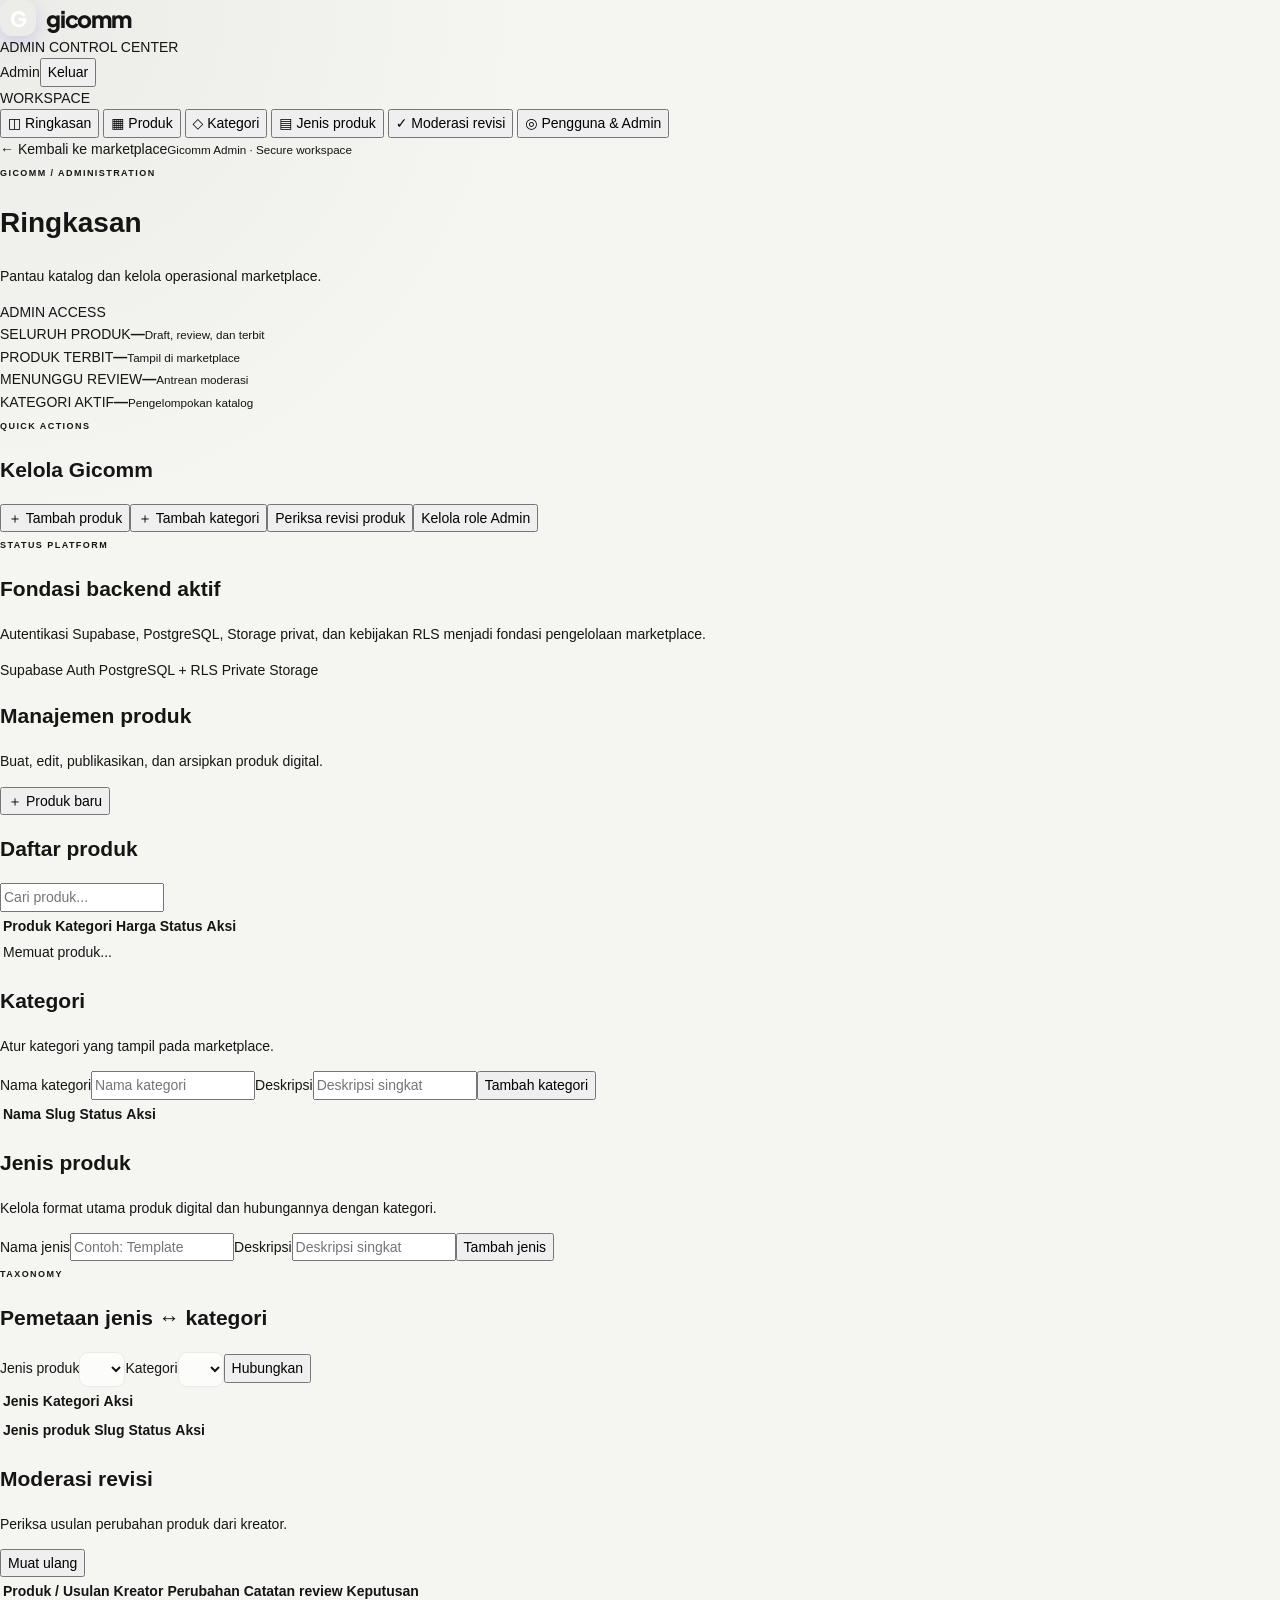
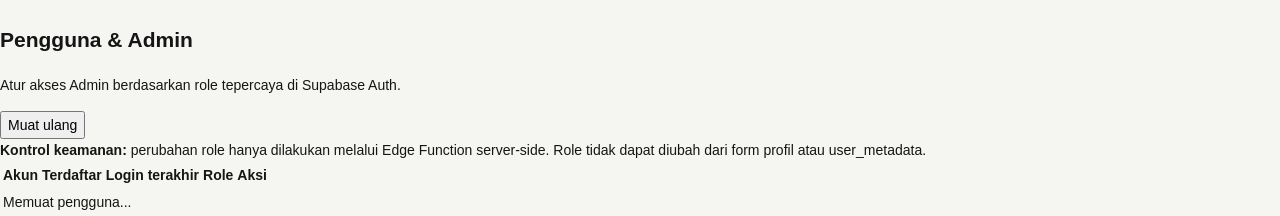
==== admin.html @ e51b9be0 "feat(admin): add Gicomm admin control center interface" ====
<!doctype html>
<html lang="id">
<head>
  <meta charset="utf-8">
  <meta name="viewport" content="width=device-width,initial-scale=1">
  <meta name="theme-color" content="#f7f7fb">
  <title>Gicomm Admin Control Center</title>
  <link rel="preconnect" href="https://fonts.googleapis.com">
  <link rel="preconnect" href="https://fonts.gstatic.com" crossorigin>
  <link href="https://fonts.googleapis.com/css2?family=DM+Sans:wght@400;500;600;700;800&family=Plus+Jakarta+Sans:wght@600;700;800&display=swap" rel="stylesheet">
  <link href="css/style.css" rel="stylesheet">
</head>
<body class="admin-shell">
  <header class="admin-topbar">
    <a class="market-brand" href="index.html"><span class="market-brand-mark">G</span><span>gicomm</span></a>
    <div class="admin-topbar-center"><span class="admin-live-dot"></span> ADMIN CONTROL CENTER</div>
    <div class="admin-topbar-user"><span id="adminEmail">Admin</span><button id="adminLogout" type="button">Keluar</button></div>
  </header>
  <div class="admin-layout">
    <aside class="admin-sidebar">
      <div class="admin-side-label">WORKSPACE</div>
      <button class="admin-nav-item active" data-panel="overview"><span>◫</span> Ringkasan</button>
      <button class="admin-nav-item" data-panel="products"><span>▦</span> Produk</button>
      <button class="admin-nav-item" data-panel="categories"><span>◇</span> Kategori</button>
      <button class="admin-nav-item" data-panel="types"><span>▤</span> Jenis produk</button>
      <button class="admin-nav-item" data-panel="reviews"><span>✓</span> Moderasi revisi</button>
      <button class="admin-nav-item" data-panel="users"><span>◎</span> Pengguna & Admin</button>
      <div class="admin-sidebar-bottom"><a href="index.html">← Kembali ke marketplace</a><small>Gicomm Admin · Secure workspace</small></div>
    </aside>

    <main class="admin-main">
      <div class="admin-page-heading"><div><span class="market-kicker">GICOMM / ADMINISTRATION</span><h1 id="adminPageTitle">Ringkasan</h1><p id="adminPageSubtitle">Pantau katalog dan kelola operasional marketplace.</p></div><span class="admin-role-pill">ADMIN ACCESS</span></div>
      <div id="adminNotice" class="admin-notice" role="status" aria-live="polite" hidden></div>

      <section class="admin-panel active" id="panel-overview">
        <div class="admin-stat-grid">
          <article><span>SELURUH PRODUK</span><strong id="statProducts">—</strong><small>Draft, review, dan terbit</small></article>
          <article><span>PRODUK TERBIT</span><strong id="statPublished">—</strong><small>Tampil di marketplace</small></article>
          <article><span>MENUNGGU REVIEW</span><strong id="statPending">—</strong><small>Antrean moderasi</small></article>
          <article><span>KATEGORI AKTIF</span><strong id="statCategories">—</strong><small>Pengelompokan katalog</small></article>
        </div>
        <div class="admin-overview-grid">
          <article class="admin-card"><div class="admin-card-heading"><div><span class="market-kicker">QUICK ACTIONS</span><h2>Kelola Gicomm</h2></div></div><div class="admin-quick-actions"><button data-go="products">＋ Tambah produk</button><button data-go="categories">＋ Tambah kategori</button><button data-go="reviews">Periksa revisi produk</button><button data-go="users">Kelola role Admin</button></div></article>
          <article class="admin-card"><span class="market-kicker">STATUS PLATFORM</span><h2>Fondasi backend aktif</h2><p>Autentikasi Supabase, PostgreSQL, Storage privat, dan kebijakan RLS menjadi fondasi pengelolaan marketplace.</p><div class="admin-platform-status"><span><i></i> Supabase Auth</span><span><i></i> PostgreSQL + RLS</span><span><i></i> Private Storage</span></div></article>
        </div>
      </section>

      <section class="admin-panel" id="panel-products">
        <div class="admin-section-toolbar"><div><h2>Manajemen produk</h2><p>Buat, edit, publikasikan, dan arsipkan produk digital.</p></div><button class="admin-primary" id="newProduct">＋ Produk baru</button></div>
        <form id="productForm" class="admin-card admin-form" hidden>
          <div class="admin-card-heading"><div><span class="market-kicker">PRODUCT EDITOR</span><h2 id="productFormTitle">Tambah produk</h2></div><button class="admin-quiet" type="button" id="cancelProduct">Tutup</button></div>
          <input id="productId" type="hidden">
          <div class="admin-form-grid">
            <label>Nama produk<input id="productTitle" required minlength="3" maxlength="160" placeholder="Contoh: Paket ikon minimalis"></label>
            <label>Slug<input id="productSlug" required pattern="[a-z0-9]+(-[a-z0-9]+)*" placeholder="paket-ikon-minimalis"></label>
            <label>Jenis produk<select id="productType" required></select></label>
            <label>Kategori<select id="productCategory" required></select></label>
            <label>Harga (IDR)<input id="productPrice" type="number" min="0" step="1" value="0" required></label>
            <label>Status<select id="productStatus"><option value="draft">Draft</option><option value="published">Terbitkan</option><option value="archived">Arsipkan</option></select></label>
            <label class="admin-span-2">Deskripsi<textarea id="productDescription" rows="3" maxlength="10000" placeholder="Jelaskan isi, manfaat, dan format produk..."></textarea></label>
            <label>Gambar sampul <small>JPG, PNG, WebP, AVIF · Maks. 10 MB</small><input id="productCover" type="file" accept="image/jpeg,image/png,image/webp,image/avif"></label>
            <label>File digital utama <small>Format sesuai kebijakan Storage · Maks. 500 MB</small><input id="productFile" type="file" accept=".pdf,.epub,.zip,.7z,.mp4,.mp3,.apk,.exe"></label>
          </div>
          <div class="admin-form-actions"><button class="admin-primary" type="submit" id="saveProduct">Simpan produk</button><span id="productFormHint">Produk akan disimpan ke database Gicomm.</span></div>
        </form>
        <div class="admin-card"><div class="admin-table-heading"><h2>Daftar produk</h2><input id="productFilter" type="search" placeholder="Cari produk..."></div><div class="admin-table-wrap"><table class="admin-table"><thead><tr><th>Produk</th><th>Kategori</th><th>Harga</th><th>Status</th><th>Aksi</th></tr></thead><tbody id="productRows"><tr><td colspan="5">Memuat produk...</td></tr></tbody></table></div></div>
      </section>

      <section class="admin-panel" id="panel-categories">
        <div class="admin-section-toolbar"><div><h2>Kategori</h2><p>Atur kategori yang tampil pada marketplace.</p></div></div>
        <form id="categoryForm" class="admin-card admin-inline-form"><label>Nama kategori<input id="categoryName" required minlength="2" maxlength="80" placeholder="Nama kategori"></label><label>Deskripsi<input id="categoryDescription" maxlength="300" placeholder="Deskripsi singkat"></label><button class="admin-primary" type="submit">Tambah kategori</button></form>
        <div class="admin-card"><div class="admin-table-wrap"><table class="admin-table"><thead><tr><th>Nama</th><th>Slug</th><th>Status</th><th>Aksi</th></tr></thead><tbody id="categoryRows"></tbody></table></div></div>
      </section>

      <section class="admin-panel" id="panel-types">
        <div class="admin-section-toolbar"><div><h2>Jenis produk</h2><p>Kelola format utama produk digital dan hubungannya dengan kategori.</p></div></div>
        <form id="typeForm" class="admin-card admin-inline-form"><label>Nama jenis<input id="typeName" required minlength="2" maxlength="80" placeholder="Contoh: Template"></label><label>Deskripsi<input id="typeDescription" maxlength="300" placeholder="Deskripsi singkat"></label><button class="admin-primary" type="submit">Tambah jenis</button></form>
        <div class="admin-card"><div class="admin-card-heading"><div><span class="market-kicker">TAXONOMY</span><h2>Pemetaan jenis ↔ kategori</h2></div></div><form id="mappingForm" class="admin-inline-form"><label>Jenis produk<select id="mappingType"></select></label><label>Kategori<select id="mappingCategory"></select></label><button class="admin-primary" type="submit">Hubungkan</button></form><div class="admin-table-wrap"><table class="admin-table"><thead><tr><th>Jenis</th><th>Kategori</th><th>Aksi</th></tr></thead><tbody id="mappingRows"></tbody></table></div></div>
        <div class="admin-card"><div class="admin-table-wrap"><table class="admin-table"><thead><tr><th>Jenis produk</th><th>Slug</th><th>Status</th><th>Aksi</th></tr></thead><tbody id="typeRows"></tbody></table></div></div>
      </section>

      <section class="admin-panel" id="panel-reviews">
        <div class="admin-section-toolbar"><div><h2>Moderasi revisi</h2><p>Periksa usulan perubahan produk dari kreator.</p></div><button class="admin-secondary" id="refreshReviews">Muat ulang</button></div>
        <div class="admin-card"><div class="admin-table-wrap"><table class="admin-table"><thead><tr><th>Produk / Usulan</th><th>Kreator</th><th>Perubahan</th><th>Catatan review</th><th>Keputusan</th></tr></thead><tbody id="reviewRows"></tbody></table></div></div>
      </section>

      <section class="admin-panel" id="panel-users">
        <div class="admin-section-toolbar"><div><h2>Pengguna & Admin</h2><p>Atur akses Admin berdasarkan role tepercaya di Supabase Auth.</p></div><button class="admin-secondary" id="refreshUsers">Muat ulang</button></div>
        <div class="admin-security-note"><strong>Kontrol keamanan:</strong> perubahan role hanya dilakukan melalui Edge Function server-side. Role tidak dapat diubah dari form profil atau user_metadata.</div>
        <div class="admin-card"><div class="admin-table-wrap"><table class="admin-table"><thead><tr><th>Akun</th><th>Terdaftar</th><th>Login terakhir</th><th>Role</th><th>Aksi</th></tr></thead><tbody id="userRows"><tr><td colspan="5">Memuat pengguna...</td></tr></tbody></table></div></div>
      </section>
    </main>
  </div>
  <div class="admin-toast" id="adminToast" role="status" aria-live="polite"></div>
  <script type="module" src="js/pages/admin.js"></script>
</body>
</html>
---- css/style.css ----
* {
  box-sizing:border-box;
}
html {
  scroll-behavior:smooth;
}
:root {
  --bg:#f5f5f2;
  --surface:rgba(255,255,255,.7);
  --surface-solid:#fff;
  --band:#f0f0eb;
  --text:#151515;
  --muted:#64625d;
  --line:rgba(21,21,21,.08);
  --strong:#c7c5be;
  --accent:#111111;
  --accent-soft:#ece8df;
  --primary:linear-gradient(135deg,#111111 0%,#454545 100%);
  --max:1180px;
  --shadow:0 24px 70px rgba(20,20,16,.08);
}
body {
  margin:0;
  background:
    radial-gradient(circle at top left, rgba(0,0,0,.04), transparent 24%),
    var(--bg);
  color:var(--text);
  font:14px/1.6 Helvetica,"Helvetica Neue",system-ui,sans-serif;
  -webkit-font-smoothing:antialiased;
}
body.dark {
  --bg:#0e0e0d;
  --surface:rgba(24,24,23,.7);
  --surface-solid:#181817;
  --band:#121211;
  --text:#f3f1eb;
  --muted:#b0afa7;
  --line:rgba(255,255,255,.08);
  --strong:#4d4d49;
  --accent:#f3f1eb;
  --accent-soft:#1d1d1a;
  --primary:linear-gradient(135deg,#f3f1eb 0%,#d7d2c6 100%);
  --shadow:0 28px 75px rgba(0,0,0,.45);
}
a {
  text-decoration:none;
  color:inherit;
}
button,input,select {
  font:inherit;
}
button {
  cursor:pointer;
}
.header,.dash-header {
  height:74px;
  max-width:var(--max);
  margin:auto;
  padding:0 28px;
  display:flex;
  align-items:center;
  justify-content:space-between;
  position:sticky;
  top:0;
  z-index:20;
  background:color-mix(in srgb,var(--bg) 80%,transparent);
  backdrop-filter:blur(18px);
  border-bottom:1px solid var(--line);
}
.brand {
  display:flex;
  align-items:center;
  gap:10px;
  font:800 19px 'Helvetica Neue',Helvetica,sans-serif;
  letter-spacing:-.02em;
  font-weight:900;
}
.brand-mark {
  width:32px;
  height:32px;
  border:1.3px solid var(--text);
  border-radius:10px;
  display:grid;
  place-items:center;
  font:900 14px Helvetica,sans-serif;
  background:linear-gradient(135deg,var(--surface-solid),var(--accent-soft));
  box-shadow:inset 0 1px 0 rgba(255,255,255,.35);
  letter-spacing:-.5px;
}
.header nav {
  display:flex;
  gap:28px;
  color:var(--muted);
  font-size:13px;
}
.header nav a:hover,.header nav .active {
  color:var(--text);
}
.actions {
  display:flex;
  align-items:center;
  gap:8px;
}
.actions>a:first-child {
  font-size:11px;
  color:var(--muted);
  margin-right:10px;
}
.round,.avatar {
  width:38px;
  height:38px;
  border:1px solid var(--line);
  background:var(--surface);
  color:var(--text);
  border-radius:50%;
}
.theme-toggle {
  display:grid;
  place-items:center;
  font-size:15px;
  background:var(--surface-solid);
}
.avatar {
  display:grid;
  place-items:center;
  font-size:10px;
  font-weight:700;
}
.cart {
  position:relative;
}
.cart b {
  position:absolute;
  right:-2px;
  top:-2px;
  background:var(--text);
  color:var(--bg);
  font-size:8px;
  border-radius:99px;
  padding:1px 4px;
}
.signin {
  font-size:12px;
  color:var(--muted);
  margin:0 5px;
}
.hero {
  max-width:var(--max);
  margin:auto;
  min-height:640px;
  padding:110px 28px 95px;
  display:grid;
  grid-template-columns:1.2fr .8fr;
  gap:60px;
  align-items:center;
}
.eyebrow {
  margin:0 0 13px;
  color:var(--muted);
  font-size:10px;
  letter-spacing:.18em;
  font-weight:700;
}
.hero h1,.head h2,.sell h2,.auth-card h1,.dash-title h1 {
  font-family:"Times New Roman",Times,serif;
  font-weight:700;
  letter-spacing:-.03em;
  line-height:1.15;
}
.hero h1 {
  font-size:clamp(48px,7vw,78px);
  line-height:1.1;
  margin:0 0 26px;
}
.hero h1 em {
  font-style:italic;
  font-weight:700;
}
.lead {
  max-width:600px;
  color:var(--muted);
  font-size:16px;
  line-height:1.75;
  margin:0 0 30px;
}
.searchbox {
  height:58px;
  max-width:650px;
  display:flex;
  align-items:center;
  gap:8px;
  padding:6px 7px 6px 17px;
  background:var(--surface);
  border:1px solid var(--line);
  border-radius:14px;
  box-shadow:var(--shadow);
}
.searchbox>span {
  font-size:23px;
  color:var(--muted);
}
.searchbox input {
  min-width:0;
  flex:1;
  border:0;
  outline:0;
  background:none;
  color:var(--text);
  font-size:14px;
}
.searchbox button,.primary {
  border:0;
  background:var(--primary);
  color:var(--bg);
  padding:11px 16px;
  border-radius:10px;
  font-size:11px;
  font-weight:600;
}
.suggestions {
  display:flex;
  gap:7px;
  align-items:center;
  flex-wrap:wrap;
  margin-top:12px;
  color:var(--muted);
  font-size:10px;
}
.suggestions button,.chips button {
  border:1px solid var(--line);
  background:rgba(255,255,255,.15);
  color:var(--muted);
  padding:7px 11px;
  border-radius:999px;
  font-size:10px;
}
.suggestions button:hover,.chips button.selected {
  border-color:var(--strong);
  color:var(--text);
  background:var(--surface);
}
.hero-side {
  height:360px;
  display:grid;
  place-items:center;
  position:relative;
}
.hero-side:before {
  content:"";
  position:absolute;
  width:340px;
  height:340px;
  border-radius:50%;
  background:radial-gradient(circle, rgba(125,125,125,.15), transparent 65%);
  filter:blur(12px);
}
.hero-note {
  position:relative;
  width:280px;
  padding:28px;
  background:linear-gradient(135deg,var(--surface-solid),var(--band));
  border:1px solid var(--line);
  border-radius:22px;
  box-shadow:var(--shadow);
  transform:rotate(-2deg);
}
.hero-note small,.sell small {
  display:block;
  color:var(--muted);
  font-size:9px;
  letter-spacing:.15em;
  margin-bottom:25px;
}
.hero-note strong {
  font:700 26px/1.15 "Times New Roman",Times,serif;
  display:block;
}
.hero-note span {
  display:block;
  color:var(--muted);
  font-size:10px;
  margin-top:18px;
}
.section {
  max-width:var(--max);
  margin:auto;
  padding:88px 28px;
}
.band {
  max-width:none;
  padding-left:max(28px,calc((100vw - var(--max))/2 + 28px));
  padding-right:max(28px,calc((100vw - var(--max))/2 + 28px));
  background:var(--band);
  border-block:1px solid var(--line);
}
.head {
  display:flex;
  justify-content:space-between;
  align-items:end;
  gap:20px;
  margin-bottom:28px;
}
.head h2 {
  font-size:38px;
  margin:0 0 2px;
}
.muted {
  margin:0;
  color:var(--muted);
  font-size:11px;
}
.toolbar {
  display:flex;
  gap:7px;
}
.secondary,select {
  border:1px solid var(--line);
  background:var(--surface);
  color:var(--text);
  border-radius:9px;
  padding:10px 12px;
  font-size:10px;
}
.filters {
  display:none;
  grid-template-columns:1fr 1fr 1fr;
  gap:20px;
  border:1px solid var(--line);
  background:var(--surface);
  padding:18px;
  border-radius:14px;
  margin:-10px 0 18px;
}
.filters.open {
  display:grid;
}
.filters label {
  display:block;
  font-size:10px;
  font-weight:700;
  margin-bottom:8px;
}
.chips {
  display:flex;
  gap:6px;
  flex-wrap:wrap;
}
.grid {
  display:grid;
  grid-template-columns:repeat(4,1fr);
  gap:14px;
}
.product {
  border:1px solid var(--line);
  border-radius:17px;
  background:var(--surface);
  overflow:hidden;
  transition:.24s;
}
.product:hover {
  transform:translateY(-4px);
  border-color:var(--strong);
  box-shadow:var(--shadow);
}
.art {
  height:174px;
  display:grid;
  place-items:center;
  position:relative;
  background:linear-gradient(135deg,var(--band),var(--surface));
  border-bottom:1px solid var(--line);
}
.art:before {
  content:"";
  width:112px;
  height:112px;
  border:1px solid color-mix(in srgb,var(--text) 15%,transparent);
  border-radius:33%;
  transform:rotate(22deg);
}
.art span {
  position:absolute;
  font-size:10px;
  color:var(--muted);
  letter-spacing:.15em;
}
.info {
  padding:17px;
}
.info>b {
  font-size:13px;
}
.info p {
  font-size:10px;
  color:var(--muted);
  margin:4px 0 13px;
}
.meta {
  display:flex;
  justify-content:space-between;
  font-size:10px;
}
.product-actions {
  display:flex;
  gap:6px;
  margin-top:14px;
}
.product-actions>* {
  flex:1;
}
.icon {
  border:1px solid var(--line);
  background:none;
  color:var(--text);
  border-radius:9px;
  padding:8px;
}
.icon.saved {
  background:var(--band);
}
.empty {
  text-align:center;
  padding:60px 20px;
  border:1px dashed var(--line);
  border-radius:16px;
}
.empty h3 {
  font:700 24px "Times New Roman",Times,serif;
  margin:0 0 6px;
}
.cat-grid {
  display:grid;
  grid-template-columns:repeat(4,1fr);
  gap:14px;
}
.cat-grid button {
  display:grid;
  grid-template-columns:42px 1fr;
  gap:14px;
  align-items:center;
  text-align:left;
  padding:18px;
  background:var(--surface);
  border:1px solid var(--line);
  border-radius:16px;
  color:var(--text);
}
.cat-grid button:hover {
  border-color:var(--strong);
}
.cat-grid span {
  width:42px;
  height:42px;
  border:1px solid var(--line);
  border-radius:12px;
  display:grid;
  place-items:center;
}
.cat-grid b {
  font-size:13px;
}
.cat-grid small {
  display:block;
  color:var(--muted);
  font-size:10px;
  margin-top:4px;
}
.sell {
  padding:35px;
  border:1px solid var(--line);
  border-radius:20px;
  background:var(--surface);
  display:flex;
  justify-content:space-between;
  align-items:center;
  gap:30px;
}
.sell h2 {
  font-size:34px;
  margin:0 0 6px;
}
.footer {
  max-width:var(--max);
  margin:auto;
  padding:30px 28px 40px;
  border-top:1px solid var(--line);
  display:flex;
  justify-content:space-between;
  color:var(--muted);
  font-size:10px;
}
.toast {
  position:fixed;
  left:50%;
  bottom:24px;
  transform:translate(-50%,15px);
  opacity:0;
  pointer-events:none;
  background:var(--text);
  color:var(--bg);
  padding:11px 15px;
  border-radius:10px;
  font-size:11px;
  transition:.25s;
  z-index:50;
}
.toast.show {
  opacity:1;
  transform:translate(-50%,0);
}
.backdrop {
  position:fixed;
  inset:0;
  background:rgba(0,0,0,.3);
  opacity:0;
  pointer-events:none;
  z-index:40;
  transition:.25s;
}
.backdrop.on {
  opacity:1;
  pointer-events:auto;
}
.drawer {
  position:fixed;
  right:0;
  top:0;
  height:100vh;
  width:min(390px,100vw);
  background:var(--surface);
  border-left:1px solid var(--line);
  z-index:41;
  transform:translateX(100%);
  transition:.3s;
  display:flex;
  flex-direction:column;
}
.drawer.on {
  transform:none;
}
.drawer-head {
  padding:24px;
  border-bottom:1px solid var(--line);
  display:flex;
  justify-content:space-between;
}
.drawer h3 {
  font:700 28px "Times New Roman",Times,serif;
  margin:0;
}
.close {
  border:0;
  background:none;
  color:var(--muted);
  font-size:24px;
}
.cart-items {
  flex:1;
  overflow:auto;
  padding:12px 24px;
}
.cart-item {
  display:grid;
  grid-template-columns:48px 1fr auto;
  gap:10px;
  align-items:center;
  padding:15px 0;
  border-bottom:1px solid var(--line);
}
.thumb {
  width:48px;
  height:48px;
  border:1px solid var(--line);
  border-radius:10px;
  display:grid;
  place-items:center;
  font-size:9px;
  color:var(--muted);
}
.cart-item b {
  font-size:11px;
}
.cart-item small {
  display:block;
  color:var(--muted);
  font-size:9px;
}
.cart-item button {
  border:0;
  background:none;
  color:var(--muted);
  font-size:9px;
}
.cart-foot {
  padding:20px 24px;
  border-top:1px solid var(--line);
}
.cart-foot>div {
  display:flex;
  justify-content:space-between;
  margin-bottom:14px;
}
.wide {
  width:100%;
  text-align:center;
}
.modal-wrap {
  position:fixed;
  inset:0;
  background:rgba(0,0,0,.34);
  display:none;
  place-items:center;
  z-index:45;
  padding:20px;
  backdrop-filter:blur(6px);
}
.modal-wrap.on {
  display:grid;
}
.modal {
  width:min(680px,100%);
  background:var(--surface);
  border:1px solid var(--line);
  border-radius:18px;
  box-shadow:var(--shadow);
  padding:25px;
  display:grid;
  grid-template-columns:1fr 1.1fr;
  gap:25px;
  position:relative;
}
.modal-art {
  min-height:280px;
  display:grid;
  place-items:center;
  background:var(--band);
  border:1px solid var(--line);
  border-radius:14px;
  color:var(--muted);
  font-size:11px;
}
.modal h3 {
  font:700 32px "Times New Roman",Times,serif;
  margin:0;
}
.modal .creator {
  font-size:10px;
  color:var(--muted);
}
.modal .price {
  font-size:22px;
  font-weight:700;
  margin:18px 0;
}
.modal .features {
  border-block:1px solid var(--line);
  padding:14px 0;
  margin:15px 0;
  font-size:10px;
  color:var(--muted);
}
.modal-close {
  position:absolute;
  right:13px;
  top:9px;
  border:0;
  background:none;
  color:var(--muted);
  font-size:23px;
}
.auth {
  min-height:100vh;
  display:grid;
  place-items:center;
}
.auth-shell {
  width:min(440px,100%);
  padding:25px;
}
.auth-shell>.brand {
  margin-bottom:28px;
}
.auth-card {
  background:var(--surface);
  border:1px solid var(--line);
  border-radius:20px;
  padding:27px;
  box-shadow:var(--shadow);
}
.auth-card h1 {
  font-size:37px;
  margin:0 0 6px;
}
.auth-card label {
  display:block;
  font-size:10px;
  font-weight:600;
  margin-top:16px;
}
.auth-card input {
  width:100%;
  margin-top:6px;
  padding:12px;
  border:1px solid var(--line);
  border-radius:10px;
  background:var(--bg);
  color:var(--text);
  outline:0;
}
.auth-row {
  display:flex;
  justify-content:space-between;
  color:var(--muted);
  font-size:10px;
  margin:14px 0;
}
.auth-row a {
  color:var(--muted);
}
.or {
  text-align:center;
  color:var(--muted);
  font-size:9px;
  margin:18px 0;
}
.social {
  display:grid;
  grid-template-columns:1fr 1fr;
  gap:8px;
}
.auth-bottom {
  text-align:center;
  color:var(--muted);
  font-size:10px;
}
.auth-note {
  text-align:center;
  color:var(--muted);
  font-size:9px;
}
.dash-page {
  max-width:1500px;
  margin:auto;
  padding:70px 32px 90px;
  width:100%;
}
.dash-title {
  display:flex;
  justify-content:space-between;
  align-items:end;
  gap:40px;
  margin-bottom:40px;
}
.dash-title h1 {
  font-size:52px;
  margin:0 0 8px;
}
.dash-content {
  min-width:0;
}
.dash-layout {
  display:grid;
  grid-template-columns:260px 1fr;
  gap:32px;
}
.dash-nav {
  display:flex;
  flex-direction:column;
  gap:6px;
  padding:14px;
  position:sticky;
  top:90px;
  height:fit-content;
  max-height:calc(100vh - 120px);
  overflow-y:auto;
}
.dash-nav button {
  border:0;
  background:none;
  color:var(--muted);
  border-radius:9px;
  padding:11px;
  text-align:left;
  font-size:11px;
}
.dash-nav button:hover,.dash-nav .active {
  background:var(--band);
  color:var(--text);
}
.dash-nav button:last-child {
  margin-top:16px;
}
.stats {
  display:grid;
  grid-template-columns:repeat(4,1fr);
  gap:10px;
  margin-bottom:14px;
}
.stats>div {
  padding:17px;
  border:1px solid var(--line);
  border-radius:14px;
  background:var(--surface);
}
.stats small,.stats span {
  display:block;
  color:var(--muted);
  font-size:9px;
}
.stats strong {
  display:block;
  font-size:24px;
  margin-top:6px;
}
.dash-cols {
  display:grid;
  grid-template-columns:2fr 1fr;
  gap:24px;
  width:100%;
}
.panel {
  padding:28px;
  border:1px solid var(--line);
  border-radius:18px;
  background:var(--surface);
}
.panel-head {
  display:flex;
  justify-content:space-between;
  gap:15px;
}
.panel-head h3 {
  margin:0;
  font-size:13px;
}
.activities>div {
  display:grid;
  grid-template-columns:8px 1fr auto;
  gap:10px;
  align-items:center;
  padding:14px 0;
  border-bottom:1px solid var(--line);
}
.activities>div:last-child {
  border-bottom:0;
}
.activities i {
  width:7px;
  height:7px;
  border-radius:50%;
  background:var(--text);
}
.activities b {
  font-size:11px;
}
.activities span {
  font-size:10px;
  color:var(--muted);
  margin-left:7px;
}
.activities time {
  font-size:9px;
  color:var(--muted);
}
.profile {
  display:flex;
  align-items:center;
  gap:10px;
  margin:19px 0 24px;
}
.big-avatar {
  width:45px;
  height:45px;
  border-radius:13px;
  background:var(--text);
  color:var(--bg);
  display:grid;
  place-items:center;
  font-size:11px;
  font-weight:700;
}
.profile b {
  display:block;
  font-size:12px;
}
.profile small {
  display:block;
  color:var(--muted);
  font-size:10px;
}
.progress>div:first-child {
  display:flex;
  justify-content:space-between;
  color:var(--muted);
  font-size:10px;
}
.line {
  height:6px;
  background:var(--band);
  border-radius:99px;
  overflow:hidden;
  margin:8px 0 18px;
}
.line i {
  display:block;
  width:94%;
  height:100%;
  background:var(--text);
}
.mini-grid {
  display:grid;
  grid-template-columns:repeat(3,1fr);
  gap:10px;
  margin-top:12px;
}
.mini-grid article {
  padding:15px;
  border:1px solid var(--line);
  border-radius:13px;
}
.mini-grid span {
  width:34px;
  height:34px;
  border:1px solid var(--line);
  display:grid;
  place-items:center;
  border-radius:10px;
  color:var(--muted);
  font-size:9px;
  margin-bottom:12px;
}
.mini-grid b {
  display:block;
  font-size:11px;
}
.mini-grid small {
  font-size:9px;
  color:var(--muted);
}
@media(max-width:900px) {
  .header nav {
    display:none;
  }
  .hero {
    grid-template-columns:1fr;
    padding-top:75px;
  }
  .hero-side {
    height:270px;
  }
  .grid {
    grid-template-columns:repeat(2,1fr);
  }
  .cat-grid {
    grid-template-columns:repeat(2,1fr);
  }
  .filters {
    grid-template-columns:1fr;
  }
  .dash-layout {
    grid-template-columns:1fr;
  }
  .dash-nav {
    display:grid;
    grid-template-columns:repeat(4,1fr);
  }
  .dash-nav button {
    text-align:center;
  }
  .dash-cols {
    grid-template-columns:1fr;
  }
  .stats {
    grid-template-columns:repeat(2,1fr);
  }
}
@media(max-width:620px) {
  .header,.dash-header {
    padding:0 17px;
  }
  .header nav,.signin {
    display:none;
  }
  .hero,.section {
    padding-left:17px;
    padding-right:17px;
  }
  .hero {
    padding-top:60px;
  }
  .hero h1 {
    font-size:44px;
  }
  .lead {
    font-size:14px;
  }
  .head {
    align-items:start;
  }
  .head h2 {
    font-size:30px;
  }
  .toolbar {
    flex-direction:column;
  }
  .grid,.cat-grid {
    grid-template-columns:1fr;
  }
  .sell {
    flex-direction:column;
    align-items:flex-start;
  }
  .sell h2 {
    font-size:29px;
  }
  .footer {
    margin-inline:17px;
    padding-inline:0;
    flex-wrap:wrap;
  }
  .modal {
    grid-template-columns:1fr;
  }
  .modal-art {
    min-height:180px;
  }
  .auth-shell {
    padding:18px;
  }
  .auth-card {
    padding:21px;
  }
  .auth-card h1 {
    font-size:33px;
  }
  .social {
    grid-template-columns:1fr;
  }
  .dash-page {
    padding:55px 17px;
  }
  .dash-title {
    flex-direction:column;
    align-items:flex-start;
  }
  .dash-title h1 {
    font-size:40px;
  }
  .dash-nav {
    grid-template-columns:repeat(3,1fr);
  }
  .mini-grid {
    grid-template-columns:1fr;
  }
  .dash-right>a {
    display:none;
  }
}

/* ================= GICOMM DIGITAL MARKETPLACE ================= */
.storefront{--market-bg:#f7f7fb;--market-card:#fff;--market-text:#191827;--market-muted:#77758a;--market-line:#e9e8f0;--market-purple:#6554d9;--market-purple-dark:#4838b8;--market-soft:#efedff;background:var(--market-bg);color:var(--market-text);font-family:"DM Sans",system-ui,sans-serif}
body.dark.storefront{--market-bg:#11111a;--market-card:#1b1b28;--market-text:#f6f4ff;--market-muted:#aaa7bf;--market-line:#333244;--market-purple:#a69aff;--market-purple-dark:#8e80f5;--market-soft:#29253e}
.storefront [hidden]{display:none!important}
.market-topline{height:30px;background:#211d3c;color:#eae7ff;text-align:center;font-size:10px;letter-spacing:.03em;padding:6px 15px}
.market-topline span{opacity:.7;margin-left:8px}
.market-header{max-width:1320px;margin:auto;min-height:78px;padding:12px 30px;display:flex;align-items:center;gap:34px}
.market-brand{display:inline-flex;align-items:center;gap:10px;font:800 23px "Plus Jakarta Sans",sans-serif;letter-spacing:-1.2px;white-space:nowrap}
.market-brand-mark{width:36px;height:36px;border-radius:12px;background:var(--market-purple);color:#fff;display:grid;place-items:center;font:800 21px "Plus Jakarta Sans",sans-serif;box-shadow:0 7px 18px #6554d933}
.market-search{height:46px;max-width:650px;flex:1;display:flex;align-items:center;gap:10px;border:1px solid var(--market-line);border-radius:13px;background:var(--market-card);padding:4px 5px 4px 14px}
.market-search>span{font-size:22px;color:var(--market-muted)}
.market-search input{flex:1;min-width:0;border:0;outline:0;background:transparent;color:var(--market-text);font:500 12px "DM Sans",sans-serif}
.market-search button,.market-hero-cta,.market-creator>a{border:0;border-radius:10px;background:var(--market-purple);color:white;padding:11px 20px;font-weight:700;font-size:11px;text-decoration:none}
.market-search button:hover,.market-hero-cta:hover,.market-creator>a:hover{background:var(--market-purple-dark)}
.market-actions{display:flex;align-items:center;gap:12px;margin-left:auto;white-space:nowrap}
.market-icon-button{width:38px;height:38px;border:1px solid var(--market-line);border-radius:11px;background:var(--market-card);color:var(--market-text)}
.market-login,.market-account{font-size:11px;font-weight:700;text-decoration:none}
.market-account{padding:10px 14px;border-radius:10px;background:var(--market-soft);color:var(--market-purple)}
.market-admin-link{font-size:10px;font-weight:800;color:var(--market-purple);text-decoration:none;border:1px solid var(--market-line);border-radius:9px;padding:9px 12px}
.market-nav{max-width:1320px;margin:auto;padding:0 30px 13px;display:flex;gap:30px;border-bottom:1px solid var(--market-line)}
.market-nav a{font-size:11px;color:var(--market-muted);font-weight:600;text-decoration:none;padding:5px 0}
.market-nav a.active,.market-nav a:hover{color:var(--market-purple)}
.market-hero{max-width:1260px;min-height:280px;margin:28px auto 0;border-radius:22px;overflow:hidden;background:linear-gradient(112deg,#272044 0%,#5141a5 57%,#8879ee 100%);color:white;padding:42px 58px;display:grid;grid-template-columns:1.1fr .9fr;align-items:center;position:relative}
.market-hero-copy{position:relative;z-index:2}
.market-kicker{font-size:9px;font-weight:800;letter-spacing:.16em;color:var(--market-purple);display:inline-flex;align-items:center;gap:8px}
.market-hero .market-kicker{color:#d5ceff}.market-kicker i{width:6px;height:6px;border-radius:50%;background:#a99dff;display:inline-block}
.market-hero h1{font:800 clamp(34px,4.4vw,54px)/1.08 "Plus Jakarta Sans",sans-serif;letter-spacing:-2.4px;margin:15px 0 12px}
.market-hero h1 em{font-style:normal;color:#c8c0ff}.market-hero p{font-size:12px;color:#e0dcf5;max-width:420px;line-height:1.8;margin:0 0 23px}
.market-hero-cta{display:inline-flex;align-items:center;gap:24px;background:#fff;color:#41358f;padding:12px 17px}
.market-hero-art{height:200px;position:relative;display:grid;place-items:center}
.hero-orbit{position:absolute;border:1px solid #ffffff2c;border-radius:50%;transform:rotate(-25deg)}.orbit-one{width:280px;height:150px}.orbit-two{width:210px;height:210px}
.hero-tile{position:absolute;box-shadow:0 20px 50px #17122e55;backdrop-filter:blur(10px)}
.tile-main{width:135px;height:150px;border:1px solid #ffffff70;border-radius:22px;background:linear-gradient(145deg,#ffffff36,#ffffff12);transform:rotate(8deg);display:flex;flex-direction:column;align-items:center;justify-content:center;gap:12px}
.tile-main span{width:54px;height:54px;border-radius:17px;background:#fff;color:#6554d9;display:grid;place-items:center;font:800 34px "Plus Jakarta Sans"}.tile-main b{font:700 13px/1.2 "Plus Jakarta Sans";text-align:center}
.tile-small{width:75px;height:68px;border-radius:15px;background:#ffffffec;color:#5749b3;display:grid;place-items:center;font-size:22px}.tile-small small{font-size:7px;letter-spacing:.14em;font-weight:800}
.tile-top{top:10px;right:24%;transform:rotate(-10deg)}.tile-bottom{bottom:7px;right:18%;transform:rotate(11deg)}
.hero-spark{position:absolute;color:#e6dfff;font-size:25px}.spark-one{left:17%;top:25px}.spark-two{right:10%;bottom:23px}
.market-category-section,.market-catalog,.market-creator{max-width:1260px;margin:0 auto;padding:43px 0}
.market-section-heading{display:flex;align-items:end;justify-content:space-between;gap:20px;margin-bottom:19px}
.market-section-heading h2{font:800 23px "Plus Jakarta Sans",sans-serif;letter-spacing:-.8px;margin:5px 0 0}
.market-heading-note,.market-section-heading p{font-size:10px;color:var(--market-muted);margin:6px 0 0}
.market-category-list{display:flex;gap:10px;flex-wrap:wrap}
.category-pill{border:1px solid var(--market-line);background:var(--market-card);color:var(--market-muted);border-radius:11px;padding:11px 16px;font-size:10px;font-weight:700}
.category-pill:hover,.category-pill.active{border-color:var(--market-purple);background:var(--market-soft);color:var(--market-purple)}
.market-catalog{padding-top:5px;padding-bottom:65px}.catalog-heading{margin-bottom:22px}
.catalog-controls select{border:1px solid var(--market-line);border-radius:10px;padding:10px 13px;background:var(--market-card);color:var(--market-text);font-size:10px}
.market-product-grid{display:grid;grid-template-columns:repeat(4,minmax(0,1fr));gap:16px}
.market-product-card{min-width:0;background:var(--market-card);border:1px solid var(--market-line);border-radius:15px;overflow:hidden;transition:transform .2s,border-color .2s,box-shadow .2s}
.market-product-card:hover{transform:translateY(-3px);border-color:#c9c1ff;box-shadow:0 14px 32px #30246b10}
.market-product-cover{height:170px;background:linear-gradient(135deg,var(--market-soft),#e8e4ff);display:grid;place-items:center;overflow:hidden}
body.dark .market-product-cover{background:linear-gradient(135deg,#2c2843,#252239)}
.market-product-cover img{width:100%;height:100%;object-fit:cover}.market-product-cover span{font:800 42px "Plus Jakarta Sans";color:#6554d944}
.market-product-info{padding:14px}.market-product-tags{display:flex;gap:6px;flex-wrap:wrap;margin-bottom:8px}
.market-product-tags span{font-size:8px;font-weight:700;color:var(--market-purple);background:var(--market-soft);padding:4px 7px;border-radius:5px}
.market-product-info h3{font:700 13px "Plus Jakarta Sans";margin:0 0 6px;overflow:hidden;text-overflow:ellipsis;white-space:nowrap}
.market-product-info p{font-size:10px;line-height:1.6;color:var(--market-muted);height:32px;overflow:hidden;margin:0 0 11px}
.market-product-bottom{display:flex;justify-content:space-between;align-items:center;gap:8px}.market-product-price{font-size:12px;font-weight:800}
.market-product-seller{display:block;color:var(--market-muted);font-size:9px;margin-top:8px}
.market-product-actions{display:flex;gap:6px}.market-product-actions button{border:1px solid var(--market-line);border-radius:8px;background:transparent;color:var(--market-text);padding:6px 9px;font-size:9px;font-weight:700}
.market-product-actions button:hover{background:var(--market-soft);color:var(--market-purple)}
.market-empty{border:1px dashed var(--market-line);border-radius:18px;background:var(--market-card);min-height:310px;display:flex;flex-direction:column;align-items:center;justify-content:center;text-align:center;padding:35px}
.empty-illustration{width:78px;height:78px;border-radius:25px;background:var(--market-soft);display:grid;place-items:center;position:relative;margin-bottom:18px}
.empty-illustration span{font:800 42px "Plus Jakarta Sans";color:var(--market-purple)}.empty-illustration i{position:absolute;right:-5px;top:-8px;color:#f3b64b;font-size:24px}
.market-empty h3{font:800 19px "Plus Jakarta Sans";margin:9px 0}.market-empty p{max-width:440px;color:var(--market-muted);font-size:11px;line-height:1.8;margin:0 0 15px}
.market-empty a,.market-empty button{border:0;background:none;color:var(--market-purple);font-size:10px;font-weight:800;text-decoration:none;cursor:pointer}
.market-empty button{padding:9px 14px;border-radius:8px;background:var(--market-soft)}
.market-creator{margin-bottom:55px;border-radius:18px;background:var(--market-soft);padding:28px 35px;display:flex;justify-content:space-between;align-items:center;gap:25px}
.market-creator h2{font:800 20px "Plus Jakarta Sans";margin:7px 0}.market-creator p{font-size:10px;color:var(--market-muted);margin:0}.market-creator>a{white-space:nowrap}
.market-footer{max-width:1260px;margin:auto;padding:23px 0 32px;border-top:1px solid var(--market-line);display:flex;align-items:center;justify-content:space-between;gap:18px}
.market-footer>.market-brand{font-size:17px}.market-footer .market-brand-mark{width:29px;height:29px;font-size:16px;border-radius:9px}
.market-footer>span,.market-footer>div a{font-size:9px;color:var(--market-muted)}.market-footer>div{display:flex;gap:18px}.market-footer>div a{text-decoration:none}
.market-toast{position:fixed;left:50%;bottom:24px;transform:translate(-50%,20px);opacity:0;pointer-events:none;background:#201c36;color:white;padding:12px 17px;border-radius:10px;font-size:11px;z-index:90;transition:.2s}
.market-toast.show{opacity:1;transform:translate(-50%,0)}
.market-modal-wrap{position:fixed;inset:0;z-index:80;display:grid;place-items:center;padding:20px}
.market-modal-backdrop{position:absolute;inset:0;background:#14122199;backdrop-filter:blur(5px)}
.market-modal{position:relative;z-index:1;width:min(720px,100%);background:var(--market-card);color:var(--market-text);border-radius:18px;padding:22px;display:grid;grid-template-columns:1fr 1fr;gap:22px;box-shadow:0 25px 90px #0003}
.market-modal-close{position:absolute;right:12px;top:8px;border:0;background:none;color:var(--market-muted);font-size:26px;cursor:pointer}
.market-modal-image{min-height:260px;background:var(--market-soft);border-radius:12px;overflow:hidden;display:grid;place-items:center}
.market-modal-image img{width:100%;height:100%;object-fit:cover}
.market-modal-content{padding:22px 10px 10px 0;display:flex;flex-direction:column;align-items:flex-start;gap:12px}
.market-modal-content h2{font:800 23px "Plus Jakarta Sans";margin:0}.market-modal-content p,.market-modal-content>span{font-size:11px;color:var(--market-muted);line-height:1.8}
.market-modal-content>strong{font-size:17px}.market-modal-content button{margin-top:auto;border:0;border-radius:9px;background:var(--market-purple);color:#fff;padding:11px 16px;font-weight:700;font-size:10px;cursor:pointer}
.sr-only{position:absolute;width:1px;height:1px;padding:0;margin:-1px;overflow:hidden;clip:rect(0,0,0,0);white-space:nowrap;border:0}
@media(max-width:1320px){.market-hero,.market-category-section,.market-catalog,.market-creator,.market-footer{margin-left:28px;margin-right:28px}}
@media(max-width:900px){.market-header{gap:18px;padding-inline:20px}.market-nav{padding-inline:20px}.market-hero{padding:35px}.market-product-grid{grid-template-columns:repeat(3,minmax(0,1fr))}.market-footer{flex-wrap:wrap}}
@media(max-width:640px){.market-topline{font-size:9px}.market-topline span{display:none}.market-header{min-height:auto;flex-wrap:wrap;padding:14px 16px;gap:12px}.market-brand{font-size:20px}.market-search{order:3;flex-basis:100%;max-width:none}.market-actions{gap:8px}.market-nav{padding:0 16px 11px;gap:20px;overflow:auto}.market-nav a{white-space:nowrap;font-size:10px}.market-hero{margin:18px 14px 0;padding:27px 23px;grid-template-columns:1fr;min-height:0}.market-hero h1{font-size:38px}.market-hero-art{height:145px;margin-top:5px}.tile-main{width:105px;height:116px}.tile-main span{width:42px;height:42px;font-size:27px}.market-category-section,.market-catalog{margin-inline:15px;padding-block:32px}.market-section-heading{align-items:flex-start}.market-section-heading h2{font-size:20px}.market-heading-note{display:none}.market-product-grid{grid-template-columns:repeat(2,minmax(0,1fr));gap:10px}.market-product-cover{height:125px}.market-product-info{padding:10px}.market-product-info h3{font-size:11px}.market-product-info p{font-size:9px}.market-product-price{font-size:10px}.market-product-actions button{font-size:8px;padding:5px 7px}.market-creator{margin:0 14px 35px;padding:22px;align-items:flex-start;flex-direction:column}.market-footer{margin-inline:16px;padding-bottom:24px}.market-footer>span{order:3;flex-basis:100%}.market-modal{grid-template-columns:1fr;max-height:90vh;overflow:auto}.market-modal-image{min-height:170px}.market-modal-content{padding:0}.market-modal-content button{margin-top:8px}}
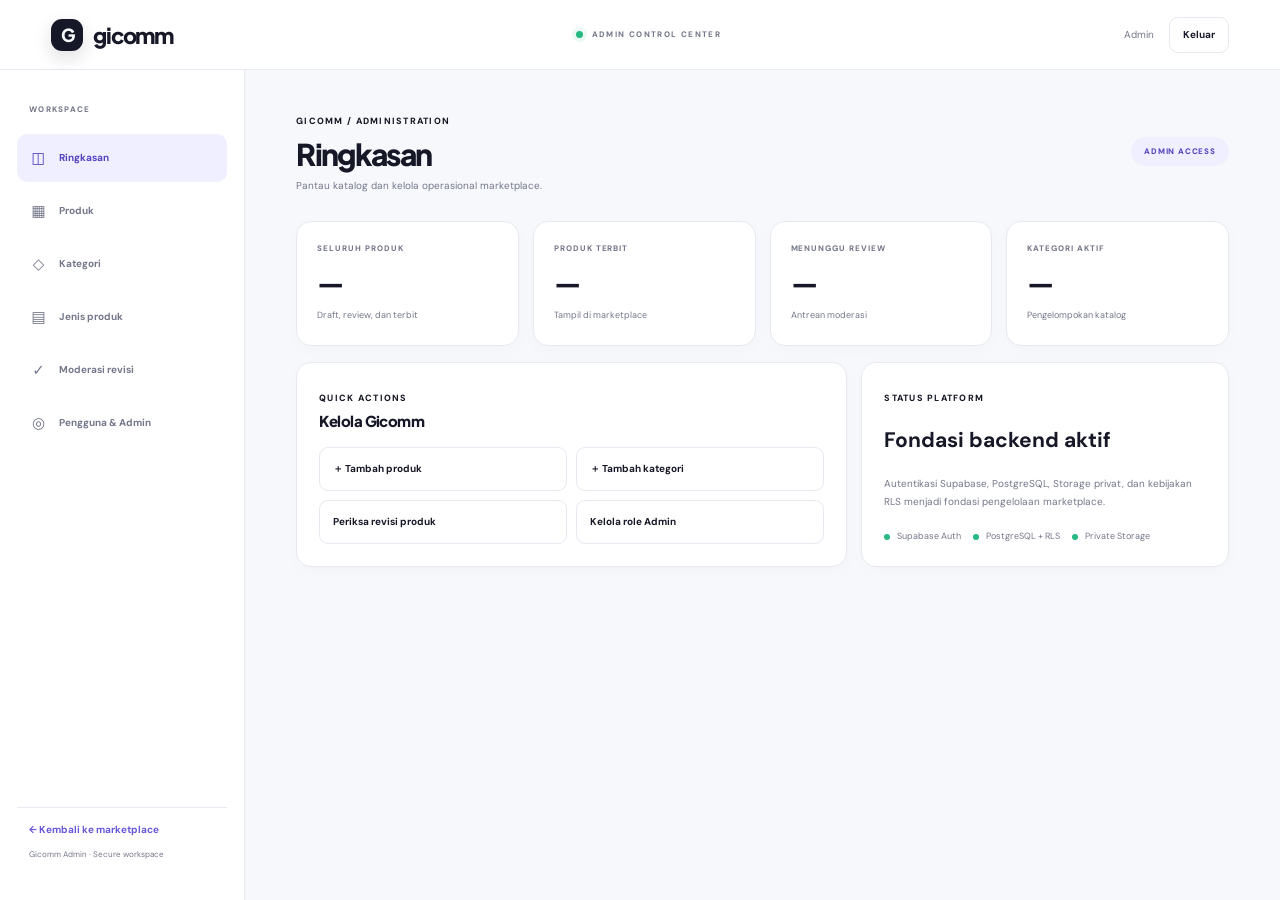
==== commit 61161371: "feat(ui): unify Gicomm frontend design system" ====
--- a/admin.html
+++ b/admin.html
@@ -9,6 +9,7 @@
   <link rel="preconnect" href="https://fonts.gstatic.com" crossorigin>
   <link href="https://fonts.googleapis.com/css2?family=DM+Sans:wght@400;500;600;700;800&family=Plus+Jakarta+Sans:wght@600;700;800&display=swap" rel="stylesheet">
   <link href="css/style.css" rel="stylesheet">
+  <link href="css/gicomm-design-system.css" rel="stylesheet">
 </head>
 <body class="admin-shell">
   <header class="admin-topbar">
--- a/css/style.css
+++ b/css/style.css
@@ -1143,3 +1143,95 @@
 @media(max-width:1320px){.market-hero,.market-category-section,.market-catalog,.market-creator,.market-footer{margin-left:28px;margin-right:28px}}
 @media(max-width:900px){.market-header{gap:18px;padding-inline:20px}.market-nav{padding-inline:20px}.market-hero{padding:35px}.market-product-grid{grid-template-columns:repeat(3,minmax(0,1fr))}.market-footer{flex-wrap:wrap}}
 @media(max-width:640px){.market-topline{font-size:9px}.market-topline span{display:none}.market-header{min-height:auto;flex-wrap:wrap;padding:14px 16px;gap:12px}.market-brand{font-size:20px}.market-search{order:3;flex-basis:100%;max-width:none}.market-actions{gap:8px}.market-nav{padding:0 16px 11px;gap:20px;overflow:auto}.market-nav a{white-space:nowrap;font-size:10px}.market-hero{margin:18px 14px 0;padding:27px 23px;grid-template-columns:1fr;min-height:0}.market-hero h1{font-size:38px}.market-hero-art{height:145px;margin-top:5px}.tile-main{width:105px;height:116px}.tile-main span{width:42px;height:42px;font-size:27px}.market-category-section,.market-catalog{margin-inline:15px;padding-block:32px}.market-section-heading{align-items:flex-start}.market-section-heading h2{font-size:20px}.market-heading-note{display:none}.market-product-grid{grid-template-columns:repeat(2,minmax(0,1fr));gap:10px}.market-product-cover{height:125px}.market-product-info{padding:10px}.market-product-info h3{font-size:11px}.market-product-info p{font-size:9px}.market-product-price{font-size:10px}.market-product-actions button{font-size:8px;padding:5px 7px}.market-creator{margin:0 14px 35px;padding:22px;align-items:flex-start;flex-direction:column}.market-footer{margin-inline:16px;padding-bottom:24px}.market-footer>span{order:3;flex-basis:100%}.market-modal{grid-template-columns:1fr;max-height:90vh;overflow:auto}.market-modal-image{min-height:170px}.market-modal-content{padding:0}.market-modal-content button{margin-top:8px}}
+
+/* ================= ADMIN CONTROL CENTER ================= */
+.admin-shell{--admin-bg:#f5f5fa;--admin-card:#fff;--admin-text:#1c1b2a;--admin-muted:#77758a;--admin-line:#e8e7ef;--admin-purple:#6554d9;background:var(--admin-bg);color:var(--admin-text);font-family:"DM Sans",system-ui,sans-serif;min-height:100vh}
+body.dark.admin-shell{--admin-bg:#11111a;--admin-card:#1b1b28;--admin-text:#f6f4ff;--admin-muted:#aaa7bf;--admin-line:#333244}
+.admin-topbar{height:68px;position:sticky;top:0;z-index:20;background:var(--admin-card);border-bottom:1px solid var(--admin-line);display:flex;align-items:center;justify-content:space-between;padding:0 28px}
+.admin-topbar .market-brand{font-size:20px}.admin-topbar .market-brand-mark{width:32px;height:32px;font-size:18px}
+.admin-topbar-center{font-size:9px;font-weight:800;letter-spacing:.16em;color:var(--admin-muted);display:flex;align-items:center;gap:9px}
+.admin-live-dot,.admin-platform-status i{width:7px;height:7px;border-radius:50%;background:#27b982;display:inline-block;box-shadow:0 0 0 4px #27b98218}
+.admin-topbar-user{display:flex;align-items:center;gap:15px;font-size:10px;color:var(--admin-muted)}
+.admin-topbar-user button{border:1px solid var(--admin-line);background:transparent;color:var(--admin-text);border-radius:8px;padding:8px 12px;font-size:10px;font-weight:700}
+.admin-layout{display:grid;grid-template-columns:235px minmax(0,1fr);min-height:calc(100vh - 68px)}
+.admin-sidebar{background:var(--admin-card);border-right:1px solid var(--admin-line);padding:25px 15px;display:flex;flex-direction:column;gap:5px;position:sticky;top:68px;height:calc(100vh - 68px)}
+.admin-side-label{font-size:8px;letter-spacing:.16em;font-weight:800;color:var(--admin-muted);padding:8px 12px 13px}
+.admin-nav-item{border:0;background:transparent;color:var(--admin-muted);border-radius:9px;text-align:left;padding:12px;font-size:11px;font-weight:700;display:flex;align-items:center;gap:11px;cursor:pointer}
+.admin-nav-item span{width:19px;text-align:center;font-size:15px}
+.admin-nav-item:hover,.admin-nav-item.active{background:#efedff;color:#5748c4}
+body.dark .admin-nav-item:hover,body.dark .admin-nav-item.active{background:#302b4a;color:#c5bcff}
+.admin-sidebar-bottom{margin-top:auto;padding:14px 12px;border-top:1px solid var(--admin-line);display:grid;gap:10px}
+.admin-sidebar-bottom a{font-size:10px;font-weight:700;color:var(--admin-purple);text-decoration:none}
+.admin-sidebar-bottom small{font-size:8px;color:var(--admin-muted)}
+.admin-main{padding:35px clamp(18px,3vw,44px) 65px;min-width:0;max-width:1600px;width:100%;margin:0 auto}
+.admin-page-heading{display:flex;align-items:center;justify-content:space-between;gap:20px;margin-bottom:27px}
+.admin-page-heading h1{font:800 29px "Plus Jakarta Sans";letter-spacing:-1px;margin:5px 0}
+.admin-page-heading p{font-size:10px;color:var(--admin-muted);margin:0}
+.admin-role-pill{background:#efedff;color:#5748c4;border-radius:7px;padding:8px 11px;font-size:8px;letter-spacing:.1em;font-weight:800}
+.admin-notice{padding:12px 15px;border:1px solid var(--admin-line);border-radius:10px;background:var(--admin-card);font-size:10px;margin-bottom:18px}
+.admin-panel{display:none}.admin-panel.active{display:block}
+.admin-stat-grid{display:grid;grid-template-columns:repeat(4,minmax(0,1fr));gap:13px;margin-bottom:16px}
+.admin-stat-grid article,.admin-card{background:var(--admin-card);border:1px solid var(--admin-line);border-radius:14px}
+.admin-stat-grid article{padding:19px}.admin-stat-grid article>span{display:block;font-size:8px;letter-spacing:.12em;font-weight:800;color:var(--admin-muted)}
+.admin-stat-grid strong{display:block;font:800 27px "Plus Jakarta Sans";margin:10px 0 3px}
+.admin-stat-grid small{font-size:9px;color:var(--admin-muted)}
+.admin-overview-grid{display:grid;grid-template-columns:1.2fr .8fr;gap:14px}
+.admin-card{padding:21px;margin-bottom:14px;min-width:0}
+.admin-card-heading,.admin-section-toolbar,.admin-table-heading{display:flex;align-items:center;justify-content:space-between;gap:15px}
+.admin-card-heading h2,.admin-table-heading h2{font:800 15px "Plus Jakarta Sans";margin:4px 0 0}
+.admin-card>p{font-size:10px;line-height:1.8;color:var(--admin-muted)}
+.admin-quick-actions{display:grid;grid-template-columns:1fr 1fr;gap:9px;margin-top:17px}
+.admin-quick-actions button{border:1px solid var(--admin-line);background:transparent;color:var(--admin-text);border-radius:9px;padding:13px;text-align:left;font-size:10px;font-weight:700}
+.admin-quick-actions button:hover{border-color:#b7adff;background:#f8f7ff}
+.admin-platform-status{display:flex;flex-wrap:wrap;gap:12px;margin-top:18px}
+.admin-platform-status span{font-size:9px;color:var(--admin-muted);display:flex;align-items:center;gap:7px}
+.admin-platform-status i{width:6px;height:6px;box-shadow:none}
+.admin-section-toolbar{margin:5px 0 17px}
+.admin-section-toolbar h2{font:800 17px "Plus Jakarta Sans";margin:0 0 4px}
+.admin-section-toolbar p{font-size:10px;color:var(--admin-muted);margin:0}
+.admin-primary,.admin-secondary{border:0;border-radius:9px;padding:11px 15px;font-size:10px;font-weight:800;cursor:pointer}
+.admin-primary{background:var(--admin-purple);color:#fff}.admin-primary:hover{background:#5141c2}
+.admin-secondary{background:var(--admin-card);border:1px solid var(--admin-line);color:var(--admin-text)}
+.admin-quiet{border:0;background:transparent;color:var(--admin-muted);font-size:10px;cursor:pointer}
+.admin-form{border-color:#cfc8ff}.admin-form[hidden]{display:none}
+.admin-form-grid{display:grid;grid-template-columns:repeat(2,minmax(0,1fr));gap:13px;margin-top:18px}
+.admin-form label,.admin-inline-form label{display:grid;gap:6px;font-size:9px;font-weight:700;color:var(--admin-muted)}
+.admin-form label small{font-size:8px;font-weight:400}
+.admin-form input,.admin-form select,.admin-form textarea,.admin-inline-form input,.admin-inline-form select,.admin-table-heading input,.admin-table input,.admin-table select{width:100%;min-width:0;border:1px solid var(--admin-line);border-radius:8px;padding:10px;background:var(--admin-bg);color:var(--admin-text);font:500 10px "DM Sans",sans-serif;outline:0}
+.admin-form input:focus,.admin-form select:focus,.admin-form textarea:focus,.admin-inline-form input:focus,.admin-inline-form select:focus{border-color:#988aff}
+.admin-span-2{grid-column:span 2}
+.admin-form-actions{display:flex;align-items:center;gap:13px;margin-top:17px}.admin-form-actions span{font-size:9px;color:var(--admin-muted)}
+.admin-inline-form{display:flex;align-items:end;gap:12px;flex-wrap:wrap}.admin-inline-form label{flex:1;min-width:170px}
+.admin-table-heading{margin-bottom:15px}.admin-table-heading input{max-width:240px}
+.admin-table-wrap{width:100%;overflow:auto}
+.admin-table{width:100%;border-collapse:collapse;min-width:680px}
+.admin-table th{text-align:left;font-size:8px;letter-spacing:.1em;color:var(--admin-muted);font-weight:800;padding:11px 10px;border-bottom:1px solid var(--admin-line);white-space:nowrap}
+.admin-table td{font-size:10px;padding:13px 10px;border-bottom:1px solid var(--admin-line);vertical-align:middle}
+.admin-table tbody tr:last-child td{border-bottom:0}
+.admin-table td small{display:block;font-size:8px;color:var(--admin-muted);margin-top:3px}
+.admin-table td button{border:1px solid var(--admin-line);background:transparent;color:var(--admin-text);border-radius:7px;padding:7px 9px;font-size:8px;font-weight:700;cursor:pointer;margin:2px}
+.admin-table td button:hover{border-color:#a99cff;color:var(--admin-purple)}
+.admin-status{display:inline-block;padding:5px 7px;border-radius:6px;background:#f0eff4;color:#666;font-size:8px;font-weight:800}
+.admin-status.published,.admin-status.approved{background:#e5f7ef;color:#167b51}.admin-status.pending_review{background:#fff3dc;color:#94620b}.admin-status.rejected,.admin-status.archived{background:#fbe9e9;color:#a63f3f}
+.admin-review-note{min-width:150px!important;max-width:210px}
+.admin-security-note{padding:13px 15px;border:1px solid #e7dcae;background:#fff9e9;border-radius:10px;font-size:9px;line-height:1.7;margin-bottom:14px;color:#6d5a26}
+.admin-toast{position:fixed;bottom:22px;right:22px;z-index:90;background:#211d3c;color:white;border-radius:10px;padding:12px 16px;font-size:10px;opacity:0;transform:translateY(10px);pointer-events:none;transition:.2s;max-width:min(400px,calc(100vw - 40px))}
+.admin-toast.show{opacity:1;transform:translateY(0)}
+@media(max-width:950px){.admin-layout{grid-template-columns:190px minmax(0,1fr)}.admin-stat-grid{grid-template-columns:repeat(2,minmax(0,1fr))}.admin-overview-grid{grid-template-columns:1fr}}
+@media(max-width:650px){.admin-topbar{padding:0 14px}.admin-topbar-center{display:none}.admin-topbar-user{gap:7px}.admin-layout{display:block}.admin-sidebar{position:static;height:auto;padding:10px;display:flex;flex-direction:row;overflow:auto;border-right:0;border-bottom:1px solid var(--admin-line)}.admin-side-label,.admin-sidebar-bottom{display:none}.admin-nav-item{white-space:nowrap;padding:10px;font-size:9px}.admin-main{padding:25px 14px 45px}.admin-page-heading h1{font-size:24px}.admin-stat-grid{gap:8px}.admin-stat-grid article{padding:13px}.admin-stat-grid strong{font-size:22px}.admin-quick-actions{grid-template-columns:1fr}.admin-form-grid{grid-template-columns:1fr}.admin-span-2{grid-column:auto}.admin-section-toolbar{align-items:flex-start;flex-direction:column}.admin-inline-form{align-items:stretch;flex-direction:column}.admin-inline-form label{min-width:0;width:100%}.admin-form-actions{align-items:flex-start;flex-direction:column}}
+
+/* Marketplace-first fold: keep product shelves close to the top of the page. */
+.market-hero{min-height:174px;margin-top:18px;padding:22px 42px;grid-template-columns:1.25fr .75fr}
+.market-hero h1{font-size:clamp(30px,3.2vw,41px);margin:9px 0 7px;letter-spacing:-1.7px}
+.market-hero p{font-size:10px;margin-bottom:12px;line-height:1.55}
+.market-hero-cta{padding:9px 13px;font-size:9px}
+.market-hero-art{height:125px}
+.tile-main{width:104px;height:116px;border-radius:18px}
+.tile-main span{width:43px;height:43px;font-size:27px}
+.tile-main b{font-size:10px}
+.tile-small{width:59px;height:54px;font-size:17px}
+.orbit-one{width:220px;height:116px}.orbit-two{width:160px;height:160px}
+.market-category-section{padding-top:23px;padding-bottom:22px}
+.market-section-heading h2{font-size:20px}
+.market-catalog{padding-top:0}
+@media(max-width:640px){.market-hero{padding:22px 21px;min-height:0}.market-hero-art{height:118px}.market-category-section{padding-block:23px 18px}}
--- a/css/gicomm-design-system.css
+++ b/css/gicomm-design-system.css
@@ -0,0 +1,171 @@
+/* Gicomm Design System — 2026. Loaded after style.css to unify all product surfaces. */
+:root{--g-ink:#171827;--g-muted:#74778a;--g-line:#e7e9f0;--g-paper:#f7f8fc;--g-surface:#fff;--g-accent:#6758d8;--g-accent-strong:#5142bf;--g-accent-soft:#f0efff;--g-radius:18px;--g-shadow:0 18px 55px rgba(25,29,55,.07);--g-font:"DM Sans",system-ui,sans-serif;--g-display:"Plus Jakarta Sans","DM Sans",sans-serif}
+body{font-family:var(--g-font);color:var(--g-ink)}
+body.dark{--g-ink:#f3f4fb;--g-muted:#a6a9bc;--g-line:#303348;--g-paper:#111321;--g-surface:#191c2d;--g-accent:#a69aff;--g-accent-strong:#b9b0ff;--g-accent-soft:#292642;--g-shadow:0 18px 55px rgba(0,0,0,.24)}
+button,a,input,select,textarea{ -webkit-tap-highlight-color:transparent}
+button:focus-visible,a:focus-visible,input:focus-visible,select:focus-visible,textarea:focus-visible{outline:3px solid color-mix(in srgb,var(--g-accent) 38%,transparent);outline-offset:3px}
+button:disabled{cursor:not-allowed;opacity:.55}
+::selection{background:#dcd8ff;color:#29234f}
+/* Marketplace */
+.storefront{--market-bg:var(--g-paper);--market-card:var(--g-surface);--market-text:var(--g-ink);--market-muted:var(--g-muted);--market-line:var(--g-line);--market-purple:var(--g-accent);--market-purple-dark:var(--g-accent-strong);--market-soft:var(--g-accent-soft);background:var(--g-paper)}
+.market-topline{height:32px;background:#201e35;color:#efedff;font-size:10px;letter-spacing:.035em}
+.market-header{max-width:1440px;min-height:76px;padding-inline:clamp(18px,4vw,64px);gap:clamp(16px,3vw,42px)}
+.market-brand{font-family:var(--g-display);font-weight:800;letter-spacing:-.055em;font-size:23px}
+.market-brand-mark{border:0;border-radius:11px;background:var(--g-ink);color:var(--g-paper);box-shadow:0 7px 18px #17182722;font-family:var(--g-display)}
+.market-search{height:46px;border:1px solid var(--g-line);border-radius:13px;background:var(--g-surface);box-shadow:0 5px 20px #17182708}
+.market-search:focus-within{border-color:var(--g-accent);box-shadow:0 0 0 4px color-mix(in srgb,var(--g-accent) 12%,transparent)}
+.market-search input{font-size:12px}
+.market-search button,.market-login,.market-account,.market-admin-link{border-radius:10px;font-size:11px;font-weight:700}
+.market-search button{background:var(--g-ink);color:#fff;padding:9px 16px}
+.market-nav{max-width:1440px;padding-inline:clamp(18px,4vw,64px);border-color:var(--g-line);gap:30px}
+.market-nav a{font-size:11px;padding-block:11px}
+.market-nav a.active:after{height:2px;background:var(--g-accent)}
+.market-icon-button{border-radius:11px;border-color:var(--g-line);background:var(--g-surface);color:var(--g-ink)}
+.market-login{color:var(--g-ink);border:1px solid var(--g-line);padding:10px 15px}
+.market-account,.market-admin-link{background:var(--g-accent-soft);color:var(--g-accent-strong);padding:10px 14px}
+.market-hero{max-width:1312px;min-height:230px;margin:26px auto 0;padding:35px clamp(25px,5vw,65px);border-radius:24px;background:linear-gradient(112deg,#201e35 0%,#343052 57%,#5549a3 100%);color:#fff;box-shadow:0 18px 45px #24213e1c;overflow:hidden}
+.market-hero h1{font-family:var(--g-display);font-weight:800;letter-spacing:-.065em;line-height:1.05;font-size:clamp(35px,4.2vw,54px);margin:12px 0}
+.market-hero h1 em{color:#c9c2ff;font-style:normal}
+.market-hero p{max-width:480px;color:#d2d0e2;font-size:12px;line-height:1.75}
+.market-kicker{font-size:9px;letter-spacing:.14em;font-weight:800}
+.market-hero-cta{background:#fff;color:#25223e;border-radius:11px;padding:11px 16px;font-size:10px;font-weight:800}
+.market-hero-art{opacity:.9}
+.hero-tile{border-radius:18px;box-shadow:0 20px 40px #0e0d2340}
+.tile-main{background:linear-gradient(145deg,#a69aff,#7162d8);border:1px solid #ffffff50}
+.tile-small{background:#fff;color:#5c50b8;border-radius:13px}
+.market-category-section,.market-catalog{max-width:1312px;margin-inline:auto}
+.market-category-section{padding-top:34px;padding-bottom:27px}
+.market-section-heading h2{font-family:var(--g-display);font-size:23px;letter-spacing:-.045em;font-weight:800}
+.market-section-heading p{font-size:11px}
+.category-pill{border:1px solid var(--g-line);border-radius:999px;background:var(--g-surface);color:var(--g-muted);font-size:10px;padding:9px 15px}
+.category-pill.active,.category-pill:hover{background:var(--g-ink);border-color:var(--g-ink);color:#fff}
+.market-catalog{padding-top:7px;padding-bottom:55px}
+.catalog-controls select{border:1px solid var(--g-line);border-radius:10px;background:var(--g-surface);padding:10px 13px;color:var(--g-ink);font-size:10px}
+.market-product-grid{gap:17px}
+.market-product-card{border:1px solid var(--g-line);border-radius:17px;background:var(--g-surface);box-shadow:0 4px 20px #17182706;transition:transform .22s,border-color .22s,box-shadow .22s}
+.market-product-card:hover{transform:translateY(-4px);border-color:#c7c2f5;box-shadow:var(--g-shadow)}
+.market-product-cover{background:linear-gradient(145deg,#f0efff,#e8ebf7);height:180px}
+body.dark .market-product-cover{background:linear-gradient(145deg,#292642,#22273a)}
+.market-product-info{padding:16px}
+.market-product-info h3{font-family:var(--g-display);font-size:13px;letter-spacing:-.025em}
+.market-product-info p{font-size:10px;line-height:1.6}
+.market-product-tags span{border-radius:6px;background:var(--g-accent-soft);color:var(--g-accent-strong);font-size:8px}
+.market-product-price{font-size:12px;font-weight:800}
+.market-product-actions button{border-radius:9px;font-size:9px;padding:8px 11px}
+.market-empty{border:1px dashed #cbc8e5;border-radius:20px;background:var(--g-surface);padding:45px 20px}
+.market-empty h3{font-family:var(--g-display);font-size:20px;letter-spacing:-.04em}
+.market-creator{border-radius:20px;background:var(--g-accent-soft);border:1px solid #dedbff;padding:30px 35px}
+.market-creator h2{font-family:var(--g-display);font-size:22px;letter-spacing:-.04em}
+.market-creator p{font-size:11px}
+.market-creator>a{border-radius:11px;background:var(--g-accent);color:#fff;font-size:10px;font-weight:800;padding:12px 17px}
+.market-footer{max-width:1312px;border-color:var(--g-line);font-size:10px}
+/* Authentication */
+.auth{min-height:100vh;display:block;background:radial-gradient(ellipse at 13% 12%,#e9e7ff 0,transparent 34%),var(--g-paper);color:var(--g-ink)}
+body.dark.auth{background:radial-gradient(ellipse at 13% 12%,#282541 0,transparent 34%),var(--g-paper)}
+.auth-shell{width:min(1180px,100%);margin:auto;padding:34px clamp(18px,4vw,48px) 22px}
+.auth-shell>.brand{margin:0 0 38px;font-family:var(--g-display);font-size:23px}
+.auth-layout{display:grid;grid-template-columns:minmax(0,1fr) minmax(350px,470px);gap:clamp(35px,8vw,115px);align-items:center;min-height:calc(100vh - 165px)}
+.auth-intro{max-width:550px;padding-bottom:35px}
+.auth-overline{display:inline-flex;align-items:center;gap:9px;color:var(--g-muted);font-size:9px;font-weight:800;letter-spacing:.15em}
+.auth-overline i{width:7px;height:7px;border-radius:50%;background:var(--g-accent);box-shadow:0 0 0 5px var(--g-accent-soft)}
+.auth-intro h1{font:800 clamp(39px,5vw,63px)/1.08 var(--g-display);letter-spacing:-.07em;margin:22px 0 17px}
+.auth-intro h1 em{font-style:normal;color:var(--g-accent)}
+.auth-intro>p{max-width:450px;color:var(--g-muted);font-size:14px;line-height:1.85}
+.auth-points{display:grid;gap:13px;margin-top:42px}
+.auth-points span{display:flex;align-items:center;gap:15px;font-size:11px;font-weight:700}
+.auth-points b{font:700 9px var(--g-display);color:var(--g-accent);background:var(--g-accent-soft);border-radius:8px;padding:8px}
+.auth-card{padding:31px;border:1px solid var(--g-line);border-radius:22px;background:var(--g-surface);box-shadow:var(--g-shadow)}
+.auth-card-top{display:flex;justify-content:space-between;align-items:center;margin-bottom:29px}
+.auth-secure{font-size:9px;color:var(--g-muted);border:1px solid var(--g-line);border-radius:99px;padding:6px 10px}
+.auth-card .eyebrow{font-size:9px;color:var(--g-accent);margin-bottom:8px}
+.auth-card h2{font:800 26px/1.25 var(--g-display);letter-spacing:-.05em;margin:0 0 6px}
+.auth-card>.muted{font-size:11px;margin-bottom:20px}
+.auth-card label{display:block;color:var(--g-ink);font-size:10px;font-weight:700;margin-top:15px}
+.auth-card input{width:100%;height:45px;margin-top:7px;padding:0 13px;border:1px solid var(--g-line);border-radius:10px;background:var(--g-paper);color:var(--g-ink);font:500 11px var(--g-font)}
+.auth-card input:focus{border-color:var(--g-accent);outline:3px solid var(--g-accent-soft)}
+.auth-row{font-size:9px;margin:13px 0 17px}
+.auth-row a,.auth-bottom a{color:var(--g-accent);font-weight:800}
+.auth-submit{height:45px;border-radius:10px;background:var(--g-accent);color:#fff;font-size:11px}
+.auth-submit:hover{background:var(--g-accent-strong)}
+.auth-divider{display:flex;align-items:center;gap:12px;margin:20px 0 12px;color:var(--g-muted)}
+.auth-divider span{height:1px;flex:1;background:var(--g-line)}
+.auth-divider small{font-size:8px;letter-spacing:.14em}
+.auth-note{font-size:9px;line-height:1.7;color:var(--g-muted)}
+.auth-message{border:1px solid var(--g-line);background:var(--g-accent-soft);border-radius:9px;padding:10px 12px;font-size:10px;line-height:1.6;color:var(--g-ink)}
+.auth-bottom{text-align:center;font-size:10px;color:var(--g-muted);margin:20px 0 0}
+.auth-footer{display:flex;justify-content:space-between;gap:14px;color:var(--g-muted);font-size:9px;border-top:1px solid var(--g-line);padding-top:17px}
+.auth-footer a{color:var(--g-accent);font-weight:700}
+/* Account dashboard */
+.account-page{min-height:100vh;background:var(--g-paper);color:var(--g-ink)}
+.account-page .dash-header{max-width:none;height:72px;padding-inline:clamp(18px,4vw,58px);background:var(--g-surface);border-bottom:1px solid var(--g-line)}
+.account-page .dash-header .brand{font-family:var(--g-display);font-size:22px}
+.account-page .dash-header .brand-mark{border:0;background:var(--g-ink);color:var(--g-paper)}
+.account-market-link{font-size:10px!important;font-weight:700;color:var(--g-muted)!important}
+.account-page .dash-page{max-width:1320px;padding:48px clamp(18px,4vw,45px) 75px}
+.account-welcome{padding:28px 32px;border:1px solid var(--g-line);border-radius:20px;background:linear-gradient(110deg,var(--g-surface),var(--g-accent-soft));margin-bottom:26px}
+.account-welcome h1{font:800 clamp(26px,3vw,36px)/1.2 var(--g-display);letter-spacing:-.055em}
+.account-welcome .eyebrow{color:var(--g-accent)}
+.account-page .dash-layout{grid-template-columns:215px minmax(0,1fr);gap:22px}
+.account-page .dash-nav{background:var(--g-surface);border:1px solid var(--g-line);border-radius:16px;padding:13px;top:88px}
+.dash-nav-label{font-size:8px;font-weight:800;letter-spacing:.15em;color:var(--g-muted);padding:8px 10px}
+.account-page .dash-nav button{display:flex;align-items:center;gap:10px;font-size:10px;padding:11px;border-radius:9px}
+.account-page .dash-nav button span{width:17px;color:var(--g-muted)}
+.account-page .dash-nav button.active,.account-page .dash-nav button:hover{background:var(--g-accent-soft);color:var(--g-accent-strong)}
+.account-page .dash-nav .logout-button{margin-top:18px;border-top:1px solid var(--g-line);border-radius:0;padding-top:19px;color:#bd5364}
+.account-page .stats{gap:11px}
+.account-page .stats>div,.account-page .panel{background:var(--g-surface);border:1px solid var(--g-line);border-radius:15px;box-shadow:0 4px 18px #17182705}
+.account-page .stats>div{padding:17px}
+.account-page .stats small{font-size:8px;font-weight:800;letter-spacing:.08em}
+.account-page .stats strong{font:800 25px var(--g-display)}
+.account-page .stats span{font-size:9px}
+.account-page .dash-cols{gap:13px}
+.account-page .panel{padding:22px}
+.account-page .panel-head h3{font:800 14px var(--g-display);letter-spacing:-.025em}
+.account-page .activities>div{grid-template-columns:8px minmax(0,1fr) auto;gap:8px}
+.account-page .activities b{font-size:10px}
+.account-page .activities span{grid-column:2;grid-row:2;margin:0;font-size:9px}
+.account-page .activities time{grid-column:3;grid-row:1}
+.profile-status{display:flex;align-items:center;gap:8px;font-size:9px;color:var(--g-muted)}
+.status-dot{width:7px;height:7px;border-radius:50%;background:#27ad80}
+.profile-hint{font-size:9px;line-height:1.7;color:var(--g-muted);margin:14px 0}
+.account-page .secondary{border-radius:9px;font-size:9px}
+.account-next-panel{margin-top:13px}
+.account-next-panel h3{font:800 14px var(--g-display)}
+.account-next-panel>p{margin-top:12px}
+/* Admin control center */
+.admin-shell{--admin-bg:var(--g-paper);--admin-card:var(--g-surface);--admin-text:var(--g-ink);--admin-muted:var(--g-muted);--admin-line:var(--g-line);--admin-purple:var(--g-accent);font-family:var(--g-font);background:var(--g-paper);color:var(--g-ink)}
+.admin-topbar{height:70px;padding-inline:clamp(16px,4vw,55px);background:var(--g-surface);border-color:var(--g-line)}
+.admin-topbar .market-brand{font-family:var(--g-display);font-size:22px}
+.admin-topbar .market-brand-mark{border:0;background:var(--g-ink);color:var(--g-paper)}
+.admin-topbar-center{font-size:8px;letter-spacing:.17em}
+.admin-topbar-user{font-size:10px}
+.admin-topbar-user button{border-radius:9px;padding:9px 13px}
+.admin-layout{grid-template-columns:245px minmax(0,1fr);min-height:calc(100vh - 70px)}
+.admin-sidebar{top:70px;height:calc(100vh - 70px);padding:25px 17px;background:var(--g-surface);border-color:var(--g-line)}
+.admin-nav-item{font-size:10px;padding:12px;border-radius:10px}
+.admin-nav-item:hover,.admin-nav-item.active{background:var(--g-accent-soft);color:var(--g-accent-strong)}
+body.dark .admin-nav-item:hover,body.dark .admin-nav-item.active{background:var(--g-accent-soft);color:var(--g-accent-strong)}
+.admin-main{padding:38px clamp(18px,4vw,55px) 70px}
+.admin-page-heading h1{font:800 30px var(--g-display);letter-spacing:-.055em}
+.admin-page-heading p{font-size:10px}
+.admin-role-pill{background:var(--g-accent-soft);color:var(--g-accent-strong);border-radius:99px;padding:8px 13px}
+.admin-stat-grid{gap:14px}
+.admin-stat-grid article,.admin-card{border-color:var(--g-line);border-radius:15px;background:var(--g-surface);box-shadow:0 4px 18px #17182705}
+.admin-stat-grid article{padding:20px}
+.admin-stat-grid strong{font-family:var(--g-display);letter-spacing:-.04em}
+.admin-card{padding:22px}
+.admin-card-heading h2,.admin-table-heading h2{font-family:var(--g-display);letter-spacing:-.035em}
+.admin-section-toolbar h2{font-family:var(--g-display);letter-spacing:-.035em}
+.admin-primary{background:var(--g-accent);border-radius:10px}
+.admin-primary:hover{background:var(--g-accent-strong)}
+.admin-secondary,.admin-quiet{border-radius:10px}
+.admin-form input,.admin-form select,.admin-form textarea,.admin-inline-form input,.admin-inline-form select,.admin-table-heading input,.admin-table input,.admin-table select{border-radius:9px;background:var(--g-paper);font-size:10px}
+.admin-table th{letter-spacing:.12em}
+.admin-table td{line-height:1.55}
+.admin-security-note{border-color:#e9dfb8;background:#fff9e9;color:#6d5a26;border-radius:11px}
+body.dark .admin-security-note{background:#302a1d;color:#ead9a5;border-color:#594b2a}
+.admin-toast{border-radius:12px;background:#201e35;box-shadow:var(--g-shadow)}
+/* Responsive and reduced-motion */
+@media(max-width:900px){.auth-layout{grid-template-columns:1fr;gap:25px;min-height:auto}.auth-intro{padding:12px 0 0}.auth-points{display:none}.auth-shell>.brand{margin-bottom:25px}.account-page .dash-layout{grid-template-columns:1fr}.account-page .dash-nav{position:static;display:grid;grid-template-columns:repeat(4,minmax(0,1fr));max-height:none}.dash-nav-label{grid-column:1/-1}.account-page .dash-nav button{justify-content:center}.account-page .dash-nav .logout-button{margin:0;border:0;padding-top:11px}.account-page .dash-cols{grid-template-columns:1fr}}
+@media(max-width:640px){.market-header{padding-inline:15px}.market-nav{padding-inline:15px}.market-hero{margin:15px 14px 0;padding:25px 22px;min-height:0}.market-hero h1{font-size:37px}.market-hero-art{height:115px}.market-category-section,.market-catalog{margin-inline:15px}.market-product-grid{grid-template-columns:repeat(2,minmax(0,1fr));gap:10px}.market-product-cover{height:130px}.market-product-info{padding:11px}.market-product-info h3{font-size:11px}.market-product-info p{font-size:9px}.market-product-actions button{padding:6px 7px}.auth-shell{padding:22px 16px}.auth-shell>.brand{margin-bottom:22px}.auth-layout{gap:18px}.auth-intro h1{font-size:38px;margin:13px 0}.auth-intro>p{font-size:11px}.auth-card{padding:22px 19px}.auth-card h2{font-size:23px}.auth-footer{flex-wrap:wrap}.auth-footer span:nth-child(2){display:none}.account-page .dash-page{padding:25px 14px 45px}.account-welcome{padding:22px 19px;gap:18px}.account-page .dash-title{margin-bottom:17px}.account-page .dash-nav{grid-template-columns:repeat(3,minmax(0,1fr));padding:8px}.account-page .dash-nav button{font-size:9px;padding:9px 4px}.account-page .stats{grid-template-columns:repeat(2,minmax(0,1fr))}.account-page .dash-cols{grid-template-columns:1fr}.account-page .panel{padding:17px}.admin-topbar{padding-inline:13px}.admin-topbar-user span{max-width:130px;overflow:hidden;text-overflow:ellipsis;white-space:nowrap}.admin-layout{display:block}.admin-sidebar{position:static;height:auto;display:flex;flex-direction:row;overflow-x:auto;padding:8px;border-right:0;border-bottom:1px solid var(--g-line)}.admin-side-label,.admin-sidebar-bottom{display:none}.admin-nav-item{white-space:nowrap;font-size:9px;padding:9px}.admin-main{padding:24px 13px 45px}.admin-page-heading{align-items:flex-start}.admin-page-heading h1{font-size:24px}.admin-role-pill{font-size:7px}.admin-stat-grid{gap:8px}.admin-stat-grid article{padding:13px}.admin-stat-grid strong{font-size:21px}.admin-card{padding:15px}.admin-table{min-width:640px}}
+@media(prefers-reduced-motion:reduce){*,*::before,*::after{scroll-behavior:auto!important;animation-duration:.01ms!important;animation-iteration-count:1!important;transition-duration:.01ms!important}}
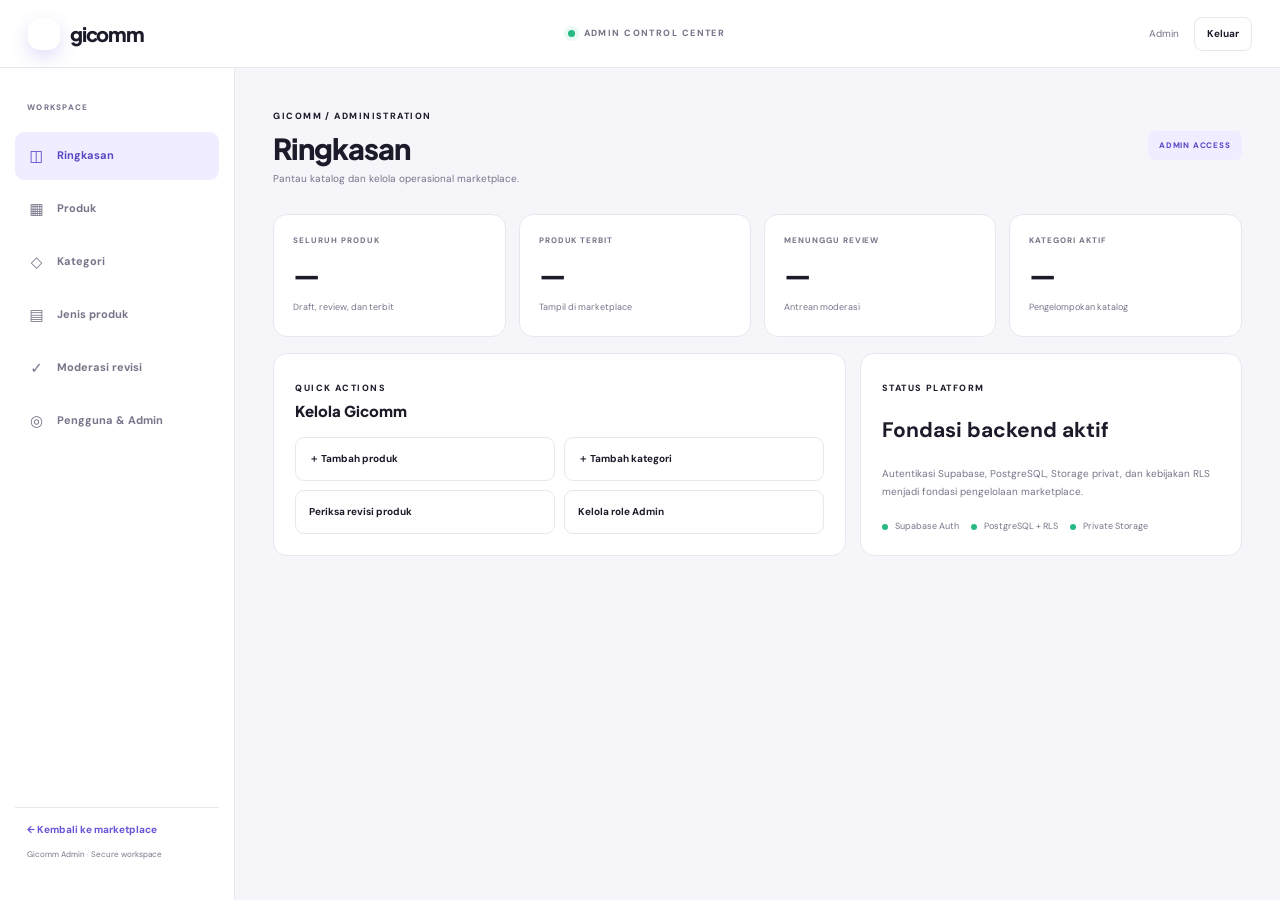
==== commit 60868652: "Merge pull request #6 from Zarr-Dev/feature/auth-marketplace-single-admin Harden Gicomm Auth and add" ====
--- a/admin.html
+++ b/admin.html
@@ -9,7 +9,6 @@
   <link rel="preconnect" href="https://fonts.gstatic.com" crossorigin>
   <link href="https://fonts.googleapis.com/css2?family=DM+Sans:wght@400;500;600;700;800&family=Plus+Jakarta+Sans:wght@600;700;800&display=swap" rel="stylesheet">
   <link href="css/style.css" rel="stylesheet">
-  <link href="css/gicomm-design-system.css" rel="stylesheet">
 </head>
 <body class="admin-shell">
   <header class="admin-topbar">
--- a/css/style.css
+++ b/css/style.css
@@ -1235,3 +1235,234 @@
 .market-section-heading h2{font-size:20px}
 .market-catalog{padding-top:0}
 @media(max-width:640px){.market-hero{padding:22px 21px;min-height:0}.market-hero-art{height:118px}.market-category-section{padding-block:23px 18px}}
+
+
+
+/* =========================================================
+   GICOMM AUTH — aligned with the marketplace design system
+   ========================================================= */
+body.auth {
+  min-height:100vh;
+  margin:0;
+  padding:0;
+  color:#19172a;
+  background:#f7f7fb;
+  font-family:"DM Sans",system-ui,sans-serif;
+}
+.auth-page {
+  width:min(1240px,100%);
+  min-height:100vh;
+  margin:0 auto;
+  padding:28px;
+  display:grid;
+  grid-template-columns:minmax(0,1fr) minmax(420px,.92fr);
+  gap:clamp(28px,5vw,76px);
+  align-items:center;
+}
+.auth-visual {
+  min-height:min(780px,calc(100vh - 56px));
+  position:relative;
+  overflow:hidden;
+  display:flex;
+  flex-direction:column;
+  justify-content:space-between;
+  padding:36px;
+  border-radius:28px;
+  color:#fff;
+  background:
+    radial-gradient(circle at 82% 20%,rgba(178,156,255,.30),transparent 27%),
+    radial-gradient(circle at 18% 80%,rgba(114,91,221,.35),transparent 30%),
+    linear-gradient(145deg,#17152f 0%,#272044 48%,#393064 100%);
+  isolation:isolate;
+}
+.auth-visual::before,.auth-visual::after {
+  content:"";
+  position:absolute;
+  z-index:-1;
+  border-radius:50%;
+  border:1px solid rgba(255,255,255,.10);
+}
+.auth-visual::before { width:560px;height:560px;right:-220px;top:10%; }
+.auth-visual::after { width:390px;height:390px;right:-130px;top:22%; }
+.auth-brand { color:#fff!important; }
+.auth-brand .market-brand-mark {
+  width:38px;height:38px;border:1px solid rgba(255,255,255,.42);
+  background:rgba(255,255,255,.12);color:#fff;border-radius:12px;
+}
+.auth-visual-copy { position:relative;z-index:2;max-width:520px;margin-top:52px; }
+.auth-visual-kicker {
+  display:inline-flex;align-items:center;gap:9px;
+  color:#c8c0ff;font-size:10px;font-weight:800;letter-spacing:.16em;
+}
+.auth-visual-kicker i { width:7px;height:7px;border-radius:50%;background:#9b87ff;box-shadow:0 0 16px #a99aff; }
+.auth-visual-copy h2 {
+  margin:22px 0 16px;
+  font:800 clamp(38px,5vw,65px)/1.08 "Plus Jakarta Sans",sans-serif;
+  letter-spacing:-.055em;
+}
+.auth-visual-copy h2 em { color:#b9aaff;font-style:normal; }
+.auth-visual-copy p { max-width:390px;color:#c4c0d8;font-size:14px;line-height:1.9;margin:0; }
+.auth-visual-art { position:relative;height:270px;margin:8px 0 26px; }
+.auth-art-orbit { position:absolute;border:1px solid rgba(206,196,255,.25);border-radius:50%;transform:rotate(-22deg); }
+.auth-art-orbit-a { width:480px;height:210px;left:4%;top:18px; }
+.auth-art-orbit-b { width:390px;height:160px;left:14%;top:45px; }
+.auth-art-card {
+  position:absolute;border:1px solid rgba(255,255,255,.25);
+  background:linear-gradient(145deg,rgba(255,255,255,.2),rgba(255,255,255,.07));
+  box-shadow:0 24px 55px rgba(8,6,25,.28);backdrop-filter:blur(14px);
+}
+.auth-art-card-main {
+  left:26%;top:22px;width:220px;height:185px;border-radius:24px;
+  padding:24px;display:flex;flex-direction:column;justify-content:space-between;
+  transform:rotate(-7deg);
+}
+.auth-art-card-main>span {
+  width:48px;height:48px;display:grid;place-items:center;border-radius:15px;
+  color:#241f42;background:linear-gradient(135deg,#fff,#d8d0ff);
+  font:800 25px "Plus Jakarta Sans",sans-serif;
+}
+.auth-art-card-main b { font:800 22px/1.05 "Plus Jakarta Sans",sans-serif;letter-spacing:-.04em; }
+.auth-art-card-main small { color:#d4ceee;font-size:8px;letter-spacing:.15em; }
+.auth-art-card-float {
+  width:104px;height:82px;border-radius:17px;display:flex;flex-direction:column;
+  justify-content:center;align-items:center;gap:6px;font-size:24px;
+}
+.auth-art-card-float small { font-size:8px;letter-spacing:.15em;color:#d4ceee; }
+.auth-art-card-one { left:7%;top:12px;transform:rotate(9deg); }
+.auth-art-card-two { right:8%;bottom:6px;transform:rotate(8deg); }
+.auth-visual-foot { display:flex;justify-content:space-between;gap:12px;color:#aaa4c9;font-size:9px;letter-spacing:.08em; }
+.auth-main { width:100%;max-width:520px;margin:0 auto;padding:34px 0; }
+.auth-card {
+  padding:0;
+  border:0;
+  border-radius:0;
+  background:transparent;
+  box-shadow:none;
+}
+.auth-card-top { display:flex;align-items:center;justify-content:space-between;gap:16px;margin-bottom:48px; }
+.auth-card-top>a { color:#77738e;font-size:11px;font-weight:700; }
+.auth-card-top>a:hover { color:#6752cf; }
+.auth-secure { display:inline-flex;align-items:center;gap:8px;color:#716b8b;font-size:10px;font-weight:700; }
+.auth-secure>span { width:20px;height:20px;display:grid;place-items:center;border-radius:50%;color:#4e3bb5;background:#ebe7ff;font-size:11px; }
+.auth-heading .eyebrow { margin:0 0 12px;color:#7865d5;font-size:10px;font-weight:800;letter-spacing:.17em; }
+.auth-heading h1 { margin:0;color:#1c1930;font:800 clamp(30px,3.5vw,42px)/1.15 "Plus Jakarta Sans",sans-serif;letter-spacing:-.05em; }
+.auth-heading>.muted { margin:12px 0 28px;color:#77748d;font-size:13px;line-height:1.7; }
+.auth-message {
+  margin:0 0 18px;padding:12px 14px;border:1px solid #e6e1ff;border-radius:12px;
+  color:#4d4383;background:#f0edff;font-size:12px;line-height:1.65;
+}
+.auth-message[data-kind="success"] { color:#206348;background:#eaf8f0;border-color:#ccebd9; }
+.auth-message[data-kind="error"] { color:#9c3547;background:#fff0f2;border-color:#f5d4db; }
+.auth-form { display:flex;flex-direction:column;gap:17px; }
+.auth-field { display:flex;flex-direction:column;gap:8px;color:#39354e;font-size:11px;font-weight:700; }
+.auth-field input {
+  width:100%;height:49px;padding:0 14px;border:1px solid #e2e0eb;border-radius:11px;
+  outline:none;background:#fff;color:#252238;font:500 13px "DM Sans",sans-serif;
+  transition:border-color .18s,box-shadow .18s;
+}
+.auth-field input::placeholder { color:#aaa7b8; }
+.auth-field input:focus { border-color:#8b7be3;box-shadow:0 0 0 3px rgba(128,108,220,.12); }
+.auth-password-control { position:relative; }
+.auth-password-control input { padding-right:76px; }
+.auth-password-toggle {
+  position:absolute;right:8px;top:7px;height:35px;padding:0 11px;border:0;border-radius:8px;
+  color:#7465c3;background:#f2f0ff;font-size:10px;font-weight:800;
+}
+.auth-password-toggle:hover { background:#e8e3ff; }
+.auth-field-hint { color:#9692a7;font-size:10px;font-weight:500; }
+.auth-row { display:flex;justify-content:space-between;align-items:center;gap:12px;margin-top:-2px; }
+.auth-row a { color:#6754c8;font-size:10px;font-weight:800; }
+.auth-session-note { color:#9a96a9;font-size:10px; }
+.auth-submit {
+  width:100%;height:51px;display:flex;align-items:center;justify-content:center;gap:12px;
+  border:0;border-radius:11px;color:#fff;background:linear-gradient(120deg,#4e3da9,#7966dc);
+  box-shadow:0 12px 22px rgba(91,73,183,.18);font:800 12px "DM Sans",sans-serif;
+  transition:transform .18s,box-shadow .18s,opacity .18s;
+}
+.auth-submit:hover { transform:translateY(-1px);box-shadow:0 15px 26px rgba(91,73,183,.24); }
+.auth-submit:disabled { cursor:wait;opacity:.65;transform:none; }
+.auth-submit span { font-size:16px; }
+.auth-divider { display:flex;align-items:center;gap:12px;margin:24px 0 14px; }
+.auth-divider span { flex:1;height:1px;background:#e7e5ef; }
+.auth-divider small { color:#a29eb0;font-size:8px;font-weight:800;letter-spacing:.17em; }
+.auth-note { margin:0;color:#9692a7;font-size:10px;line-height:1.8; }
+.auth-bottom { margin:25px 0 0;text-align:center;color:#77738b;font-size:11px; }
+.auth-bottom a { color:#6652c9;font-weight:800; }
+.auth-footer { display:flex;justify-content:space-between;gap:14px;margin-top:42px;color:#aaa6b7;font-size:9px; }
+body.dark.auth { background:#11101a;color:#f5f3ff; }
+body.dark .auth-heading h1 { color:#f5f3ff; }
+body.dark .auth-heading>.muted,body.dark .auth-session-note,body.dark .auth-bottom { color:#a9a5bd; }
+body.dark .auth-field { color:#d7d2e9; }
+body.dark .auth-field input { color:#f4f2ff;background:#1c1a29;border-color:#39364d; }
+body.dark .auth-card-top>a,body.dark .auth-secure { color:#b7b0d0; }
+body.dark .auth-divider span { background:#39364d; }
+body.dark .auth-note,body.dark .auth-footer { color:#918ba9; }
+@media (max-width:900px) {
+  .auth-page { grid-template-columns:1fr;max-width:620px;padding:22px; }
+  .auth-visual { min-height:330px;padding:24px;border-radius:22px; }
+  .auth-visual-copy { margin-top:42px; }
+  .auth-visual-copy h2 { font-size:38px;margin:14px 0 10px; }
+  .auth-visual-copy p { max-width:450px;font-size:12px; }
+  .auth-visual-art { display:none; }
+  .auth-visual-foot { margin-top:34px; }
+  .auth-main { max-width:560px;padding:10px 0 28px; }
+  .auth-card-top { margin-bottom:32px; }
+}
+@media (max-width:520px) {
+  .auth-page { padding:12px;gap:28px; }
+  .auth-visual { min-height:275px;padding:20px;border-radius:18px; }
+  .auth-visual-copy h2 { font-size:32px; }
+  .auth-visual-copy p { font-size:11px; }
+  .auth-visual-foot { font-size:8px; }
+  .auth-card-top { margin-bottom:28px; }
+  .auth-heading h1 { font-size:32px; }
+  .auth-footer { flex-direction:column;gap:4px; }
+  .auth-row { align-items:flex-start; }
+  .auth-session-note { max-width:52%;line-height:1.5; }
+}
+
+
+
+/* Gicomm full product-detail page */
+.product-detail-page { min-height:100vh;display:flex;flex-direction:column; }
+.product-detail-page .market-header { width:100%;max-width:none;padding:0 max(24px,calc((100vw - 1180px)/2)); }
+.product-header-links { display:flex;align-items:center;gap:24px;color:var(--market-muted);font-size:11px;font-weight:700; }
+.product-header-links a:hover { color:var(--market-purple); }
+.product-detail-wrap { width:min(1180px,calc(100% - 48px));margin:0 auto;flex:1;padding:22px 0 70px; }
+.product-breadcrumb { display:flex;align-items:center;gap:10px;color:var(--market-muted);font-size:10px;margin:6px 0 30px; }
+.product-breadcrumb a { color:var(--market-purple);font-weight:700; }
+.product-state { padding:44px 20px;text-align:center;color:var(--market-muted);background:var(--market-card);border:1px solid var(--market-line);border-radius:18px;font-size:13px; }
+.product-detail-layout { display:grid;grid-template-columns:minmax(0,1.02fr) minmax(0,.98fr);gap:clamp(28px,5vw,70px);align-items:start; }
+.product-detail-visual { min-width:0; }
+.product-detail-cover { min-height:390px;display:grid;place-items:center;overflow:hidden;border:1px solid var(--market-line);border-radius:22px;background:linear-gradient(135deg,var(--market-soft),#e7e3ff);color:var(--market-purple);font:800 82px "Plus Jakarta Sans",sans-serif; }
+.product-detail-cover img { width:100%;height:100%;min-height:390px;object-fit:cover; }
+.product-safe-note { display:flex;align-items:center;gap:9px;margin-top:14px;color:var(--market-muted);font-size:10px; }
+.product-safe-note span { width:19px;height:19px;display:grid;place-items:center;border-radius:50%;background:#e8f7ef;color:#24744d;font-weight:800; }
+.product-detail-info { padding:12px 0; }
+.product-detail-tags { display:flex;flex-wrap:wrap;gap:8px; }
+.product-detail-tags span { padding:6px 9px;border-radius:7px;color:var(--market-purple);background:var(--market-soft);font-size:9px;font-weight:800; }
+.product-detail-info h1 { margin:20px 0 7px;color:var(--market-text);font:800 clamp(28px,4vw,42px)/1.16 "Plus Jakarta Sans",sans-serif;letter-spacing:-.045em; }
+.product-detail-seller { margin:0;color:var(--market-muted);font-size:11px; }
+.product-detail-description { margin:25px 0;color:var(--market-muted);font-size:13px;line-height:1.9;white-space:pre-wrap; }
+.product-detail-purchase { padding:20px;border:1px solid var(--market-line);border-radius:17px;background:var(--market-card); }
+.product-detail-purchase>div { display:flex;flex-direction:column;gap:4px;margin-bottom:18px; }
+.product-detail-purchase small { color:var(--market-muted);font-size:10px; }
+.product-detail-purchase strong { color:var(--market-text);font:800 24px "Plus Jakarta Sans",sans-serif; }
+.product-save-button,.product-buy-button { width:100%;min-height:44px;border-radius:10px;font:800 11px "DM Sans",sans-serif; }
+.product-save-button { border:1px solid var(--market-line);color:var(--market-text);background:var(--market-card); }
+.product-save-button:hover { border-color:#9a8de6;color:var(--market-purple); }
+.product-buy-button { margin-top:9px;border:0;color:#fff;background:#aaa5bd;cursor:not-allowed; }
+.product-checkout-note { margin:12px 0 0;color:var(--market-muted);font-size:9px;line-height:1.7; }
+.product-back-link { display:inline-block;margin-top:22px;color:var(--market-purple);font-size:10px;font-weight:800; }
+body.dark .product-detail-cover { background:linear-gradient(135deg,#2c2843,#252239); }
+body.dark .product-detail-purchase { background:#1d1a2b; }
+body.dark .product-state { background:#1d1a2b; }
+@media(max-width:800px) {
+  .product-detail-layout { grid-template-columns:1fr;gap:25px; }
+  .product-detail-cover,.product-detail-cover img { min-height:280px; }
+}
+@media(max-width:520px) {
+  .product-detail-wrap { width:calc(100% - 28px); }
+  .product-header-links { gap:13px;font-size:10px; }
+  .product-detail-cover,.product-detail-cover img { min-height:230px; }
+}
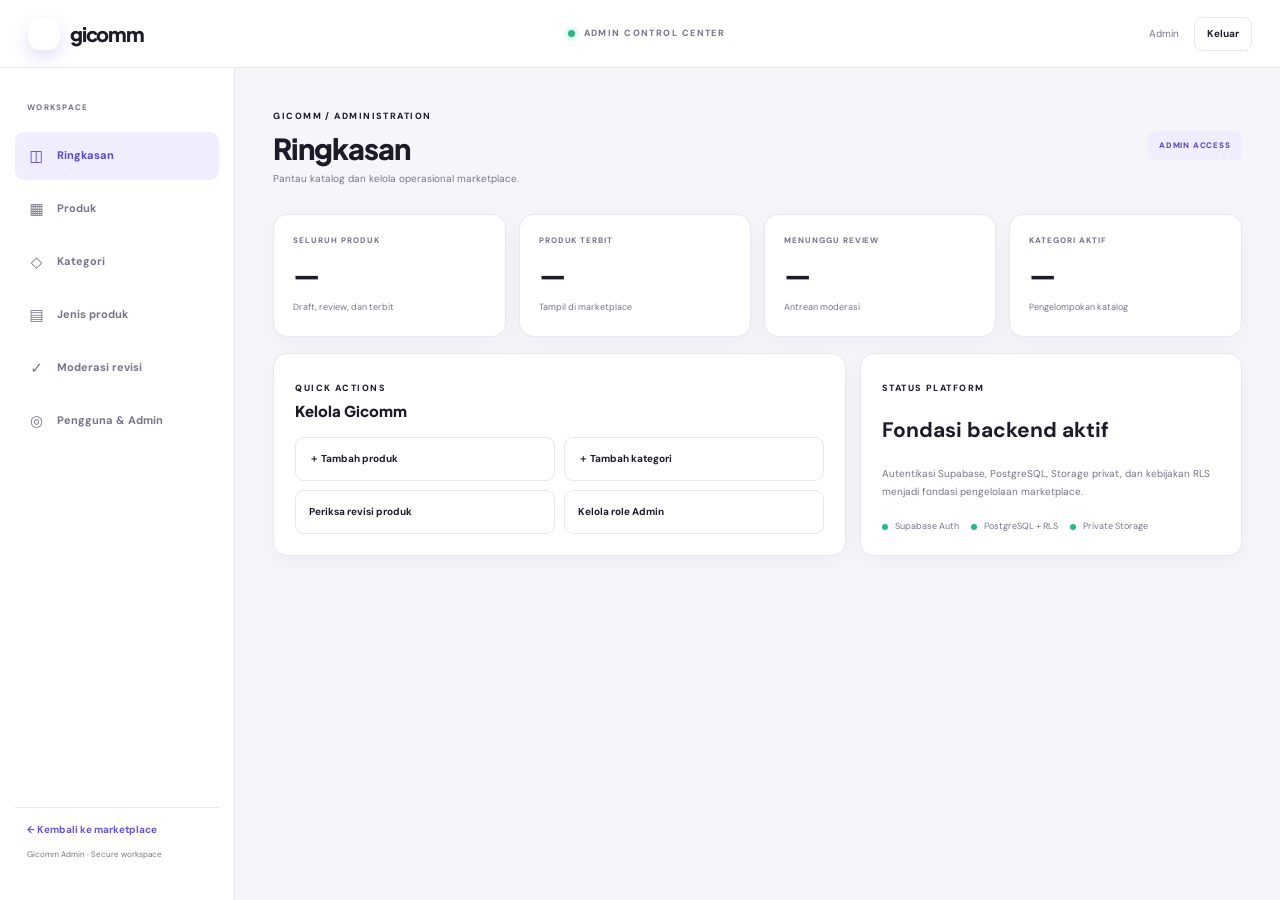
==== commit 67e912f6: "Add motion entry targets to Admin Control Center" ====
--- a/admin.html
+++ b/admin.html
@@ -29,10 +29,10 @@
     </aside>
 
     <main class="admin-main">
-      <div class="admin-page-heading"><div><span class="market-kicker">GICOMM / ADMINISTRATION</span><h1 id="adminPageTitle">Ringkasan</h1><p id="adminPageSubtitle">Pantau katalog dan kelola operasional marketplace.</p></div><span class="admin-role-pill">ADMIN ACCESS</span></div>
+      <div class="admin-page-heading" data-reveal><div><span class="market-kicker">GICOMM / ADMINISTRATION</span><h1 id="adminPageTitle">Ringkasan</h1><p id="adminPageSubtitle">Pantau katalog dan kelola operasional marketplace.</p></div><span class="admin-role-pill">ADMIN ACCESS</span></div>
       <div id="adminNotice" class="admin-notice" role="status" aria-live="polite" hidden></div>
 
-      <section class="admin-panel active" id="panel-overview">
+      <section class="admin-panel active" id="panel-overview" data-reveal>
         <div class="admin-stat-grid">
           <article><span>SELURUH PRODUK</span><strong id="statProducts">—</strong><small>Draft, review, dan terbit</small></article>
           <article><span>PRODUK TERBIT</span><strong id="statPublished">—</strong><small>Tampil di marketplace</small></article>
--- a/css/style.css
+++ b/css/style.css
@@ -1466,3 +1466,341 @@
   .product-header-links { gap:13px;font-size:10px; }
   .product-detail-cover,.product-detail-cover img { min-height:230px; }
 }
+
+
+/* =========================================================
+   GICOMM EXPERIENCE LAYER
+   Lightweight transitions, responsive layouts and accessibility
+   ========================================================= */
+:root {
+  color-scheme: light;
+  scroll-padding-top: 86px;
+  -webkit-text-size-adjust: 100%;
+}
+html { scroll-behavior:smooth; }
+body { text-rendering:optimizeLegibility; }
+button,a,input,select,textarea { -webkit-tap-highlight-color:transparent; }
+button { touch-action:manipulation; }
+:where(a,button,input,select,textarea,[tabindex]):focus-visible {
+  outline:3px solid color-mix(in srgb,#8375e8 70%,transparent);
+  outline-offset:3px;
+}
+button:disabled { cursor:not-allowed;opacity:.62; }
+.market-header {
+  position:sticky;
+  top:0;
+  z-index:35;
+  background:color-mix(in srgb,var(--market-bg) 92%,transparent);
+  border-bottom:1px solid color-mix(in srgb,var(--market-line) 75%,transparent);
+  backdrop-filter:saturate(150%) blur(12px);
+}
+.market-menu-toggle {
+  display:none;
+  width:40px;
+  height:40px;
+  border:1px solid var(--market-line);
+  border-radius:11px;
+  background:var(--market-card);
+  color:var(--market-text);
+  place-items:center;
+  gap:4px;
+}
+.market-menu-toggle span {
+  display:block;
+  width:15px;
+  height:1.5px;
+  border-radius:2px;
+  background:currentColor;
+  transition:transform .18s ease,opacity .18s ease;
+}
+.market-menu-open .market-menu-toggle span:first-child { transform:translateY(2.8px) rotate(45deg); }
+.market-menu-open .market-menu-toggle span:last-child { transform:translateY(-2.8px) rotate(-45deg); }
+.market-search:focus-within {
+  border-color:color-mix(in srgb,var(--market-purple) 62%,var(--market-line));
+  box-shadow:0 0 0 3px color-mix(in srgb,var(--market-purple) 11%,transparent);
+}
+.market-search button,.market-hero-cta,.market-creator>a,.auth-submit,.admin-primary {
+  transition:transform .16s ease,background-color .16s ease,box-shadow .16s ease,filter .16s ease;
+}
+.market-search button:hover,.market-hero-cta:hover,.market-creator>a:hover,.auth-submit:hover,.admin-primary:hover {
+  transform:translateY(-1px);
+  filter:brightness(1.035);
+}
+.market-icon-button,.category-pill,.market-product-actions button,.dash-nav button,.admin-nav-item,
+.admin-table td button,.admin-quick-actions button,.product-save-button,.product-buy-button {
+  transition:color .16s ease,background-color .16s ease,border-color .16s ease,transform .16s ease,box-shadow .16s ease;
+}
+.category-pill:active,.market-product-actions button:active,.admin-nav-item:active,
+.admin-table td button:active,.admin-quick-actions button:active {
+  transform:scale(.98);
+}
+.market-product-card {
+  box-shadow:0 2px 8px rgba(35,29,75,.025);
+  will-change:transform;
+}
+.market-product-card:hover {
+  transform:translateY(-4px);
+  box-shadow:0 15px 32px rgba(35,29,75,.09);
+}
+.market-product-cover img { transition:transform .35s cubic-bezier(.2,.7,.2,1); }
+.market-product-card:hover .market-product-cover img { transform:scale(1.035); }
+.market-hero-art .tile-main { animation:gicomm-float 7s ease-in-out infinite; }
+.market-hero-art .tile-top { animation:gicomm-float 8.5s ease-in-out -2s infinite; }
+.market-hero-art .tile-bottom { animation:gicomm-float 9s ease-in-out -4s infinite; }
+@keyframes gicomm-float {
+  0%,100% { translate:0 0; }
+  50% { translate:0 -5px; }
+}
+@keyframes gicomm-card-in {
+  from { opacity:0;transform:translateY(7px); }
+  to { opacity:1;transform:translateY(0); }
+}
+.market-product-card { animation:gicomm-card-in .28s ease both; }
+.market-product-card:nth-child(2) { animation-delay:25ms; }
+.market-product-card:nth-child(3) { animation-delay:50ms; }
+.market-product-card:nth-child(4) { animation-delay:75ms; }
+.market-product-card:nth-child(5) { animation-delay:100ms; }
+.market-product-card:nth-child(6) { animation-delay:125ms; }
+.category-pill { min-height:40px; }
+.market-empty,.market-modal,.product-detail-purchase,.admin-card,.admin-stat-grid article,.panel {
+  box-shadow:0 6px 24px rgba(35,29,75,.035);
+}
+.market-modal-wrap:not([hidden]) .market-modal {
+  animation:gicomm-modal-in .2s ease-out both;
+}
+@keyframes gicomm-modal-in {
+  from { opacity:0;transform:translateY(8px) scale(.99); }
+  to { opacity:1;transform:translateY(0) scale(1); }
+}
+.market-modal-close:hover { color:var(--market-text);background:var(--market-soft);border-radius:8px; }
+.market-toast { bottom:max(20px,env(safe-area-inset-bottom)); }
+.product-detail-purchase { position:sticky;top:102px; }
+.product-detail-cover { box-shadow:0 16px 45px rgba(35,29,75,.07); }
+.product-save-button:hover { transform:translateY(-1px); }
+.admin-panel.active { animation:gicomm-panel-in .2s ease-out both; }
+@keyframes gicomm-panel-in {
+  from { opacity:.65;transform:translateY(4px); }
+  to { opacity:1;transform:translateY(0); }
+}
+.admin-nav-item:hover,.admin-quick-actions button:hover,.admin-table td button:hover {
+  transform:translateX(2px);
+}
+.admin-table-wrap { overscroll-behavior-inline:contain; }
+.admin-table { font-variant-numeric:tabular-nums; }
+.admin-topbar { backdrop-filter:blur(12px); }
+.admin-stat-grid article,.admin-card,.panel,.stats>div {
+  transition:border-color .18s ease,box-shadow .18s ease,transform .18s ease;
+}
+.admin-stat-grid article:hover,.stats>div:hover {
+  transform:translateY(-2px);
+  border-color:color-mix(in srgb,var(--admin-purple,#6554d9) 24%,var(--admin-line,var(--line)));
+  box-shadow:0 12px 28px rgba(35,29,75,.065);
+}
+.dash-nav button { min-height:42px; }
+.dash-nav button:hover { transform:translateX(2px); }
+.auth-visual-art { perspective:700px; }
+.auth-art-card-main,.auth-art-card-one,.auth-art-card-two { transition:transform .3s ease,box-shadow .3s ease; }
+.auth-visual-art:hover .auth-art-card-main { transform:rotate(-5deg) translateY(-3px); }
+.auth-field input,.admin-form input,.admin-form select,.admin-form textarea,
+.admin-inline-form input,.admin-inline-form select,.admin-table input,.admin-table select {
+  transition:border-color .16s ease,box-shadow .16s ease;
+}
+.auth-field input:focus,.admin-form input:focus,.admin-form select:focus,
+.admin-form textarea:focus,.admin-inline-form input:focus,.admin-inline-form select:focus,
+.admin-table input:focus,.admin-table select:focus {
+  box-shadow:0 0 0 3px rgba(111,94,216,.11);
+}
+
+/* Small laptops and tablets */
+@media (max-width:1080px) {
+  .market-header { gap:20px;padding-inline:24px; }
+  .market-hero,.market-category-section,.market-catalog,.market-creator,.market-footer {
+    width:calc(100% - 48px);
+  }
+  .market-hero { padding-inline:34px; }
+  .market-product-grid { grid-template-columns:repeat(3,minmax(0,1fr)); }
+  .product-detail-wrap { width:calc(100% - 48px); }
+  .admin-layout { grid-template-columns:205px minmax(0,1fr); }
+  .admin-sidebar { padding-inline:11px; }
+  .admin-nav-item { font-size:10px;padding:11px 9px; }
+  .dash-page { padding-top:48px; }
+}
+@media (max-width:760px) {
+  :root { scroll-padding-top:72px; }
+  .market-topline { height:auto;min-height:28px;font-size:9px; }
+  .market-topline span { display:none; }
+  .market-header {
+    display:grid;
+    grid-template-columns:minmax(0,1fr) 40px minmax(0,auto);
+    gap:10px;
+    min-height:0;
+    padding:12px 17px;
+  }
+  .market-brand { grid-column:1;grid-row:1;font-size:20px; }
+  .market-menu-toggle { display:grid;grid-column:2;grid-row:1; }
+  .market-actions { grid-column:3;grid-row:1;gap:8px; }
+  .market-search { grid-column:1/-1;grid-row:2;order:initial;width:100%;max-width:none;height:44px; }
+  .market-search input { font-size:16px; }
+  .market-search button { padding:10px 14px; }
+  .market-nav {
+    display:flex;
+    flex-direction:column;
+    gap:0;
+    padding:0 18px;
+    max-width:none;
+    max-height:0;
+    overflow:hidden;
+    opacity:0;
+    visibility:hidden;
+    border-bottom:0;
+    transition:max-height .22s ease,opacity .16s ease,padding .22s ease,visibility .22s;
+  }
+  .market-menu-open .market-nav {
+    max-height:260px;
+    padding:7px 18px 13px;
+    opacity:1;
+    visibility:visible;
+    border-bottom:1px solid var(--market-line);
+  }
+  .market-nav a { padding:11px 3px;border-bottom:1px solid var(--market-line);font-size:12px; }
+  .market-nav a:last-child { border-bottom:0; }
+  .market-hero {
+    width:calc(100% - 30px);
+    margin:15px auto 0;
+    padding:25px 23px;
+    min-height:0;
+    grid-template-columns:minmax(0,1fr) minmax(120px,.65fr);
+    gap:10px;
+  }
+  .market-hero h1 { font-size:clamp(29px,6vw,40px);letter-spacing:-1.5px; }
+  .market-hero-art { height:128px; }
+  .market-category-section,.market-catalog { width:calc(100% - 30px);margin-inline:auto;padding-block:28px; }
+  .market-section-heading h2 { font-size:20px; }
+  .market-product-grid { grid-template-columns:repeat(2,minmax(0,1fr));gap:12px; }
+  .market-product-cover { height:clamp(110px,24vw,160px); }
+  .market-product-info { padding:12px; }
+  .market-product-info h3 { font-size:12px; }
+  .market-product-info p { font-size:10px;height:34px; }
+  .market-product-actions button { min-height:34px; }
+  .market-creator { width:calc(100% - 30px);margin:0 auto 34px; }
+  .market-footer { width:calc(100% - 34px);margin-inline:auto; }
+  .product-detail-page .market-header { display:flex;justify-content:space-between; }
+  .product-detail-wrap { width:calc(100% - 34px);padding-bottom:44px; }
+  .product-detail-layout { gap:23px; }
+  .product-detail-cover,.product-detail-cover img { min-height:300px; }
+  .product-detail-purchase { position:static; }
+  .admin-layout { display:block; }
+  .admin-sidebar {
+    position:sticky;top:68px;z-index:15;
+    height:auto;max-height:none;padding:8px 10px;
+    display:flex;flex-direction:row;gap:6px;
+    overflow-x:auto;overflow-y:hidden;
+    border-right:0;border-bottom:1px solid var(--admin-line);
+    scrollbar-width:thin;
+    background:var(--admin-card);
+  }
+  .admin-side-label,.admin-sidebar-bottom { display:none; }
+  .admin-nav-item { white-space:nowrap;flex:0 0 auto;min-height:40px; }
+  .admin-main { padding:26px 18px 46px; }
+  .admin-table-wrap { border:1px solid var(--admin-line);border-radius:10px; }
+  .admin-table { min-width:650px; }
+  .dash-page { padding:36px 18px 55px; }
+  .dash-title { align-items:flex-start;gap:18px;margin-bottom:24px; }
+  .dash-title h1 { font-size:clamp(30px,5.5vw,42px); }
+  .dash-layout { grid-template-columns:1fr;gap:18px; }
+  .dash-nav {
+    position:sticky;top:68px;z-index:12;
+    display:flex;flex-direction:row;gap:7px;
+    overflow-x:auto;overflow-y:hidden;
+    padding:8px;margin-inline:-5px;
+    border:1px solid var(--line);border-radius:14px;
+    background:var(--surface-solid);
+    scrollbar-width:thin;
+  }
+  .dash-nav button { flex:0 0 auto;text-align:center;white-space:nowrap;padding:10px 12px; }
+  .dash-nav button:last-child { margin:0 0 0 auto; }
+  .dash-cols { grid-template-columns:1fr;gap:14px; }
+  .stats { grid-template-columns:repeat(2,minmax(0,1fr)); }
+  .panel { padding:20px; }
+  .auth-page { width:100%; }
+}
+@media (max-width:520px) {
+  body.storefront .market-header { padding:10px 13px; }
+  .market-brand { gap:8px;font-size:19px; }
+  .market-brand-mark { width:33px;height:33px; }
+  .market-actions { gap:6px; }
+  .market-icon-button { width:36px;height:36px; }
+  .market-login,.market-account,.market-admin-link { font-size:10px; }
+  .market-search { height:42px; }
+  .market-search input { min-width:0;font-size:16px; }
+  .market-hero { grid-template-columns:1fr;padding:23px 20px; }
+  .market-hero-copy { max-width:100%; }
+  .market-hero-art { height:116px;margin-top:4px; }
+  .market-product-grid { gap:9px; }
+  .market-product-cover { height:116px; }
+  .market-product-info { padding:9px; }
+  .market-product-info h3 { font-size:10px; }
+  .market-product-info p { font-size:9px;line-height:1.5;height:29px; }
+  .market-product-tags span { font-size:7px; }
+  .market-product-bottom { align-items:flex-start;flex-direction:column; }
+  .market-product-actions { width:100%; }
+  .market-product-actions button { flex:1; }
+  .market-empty { min-height:260px;padding:25px 18px; }
+  .market-creator { padding:21px; }
+  .market-creator h2 { font-size:18px; }
+  .market-footer { align-items:flex-start; }
+  .market-footer>div { flex-wrap:wrap;gap:12px; }
+  .market-modal-wrap { padding:10px; }
+  .market-modal { padding:17px;gap:12px;max-height:calc(100dvh - 20px); }
+  .market-modal-image { min-height:145px; }
+  .market-modal-content h2 { font-size:20px; }
+  .product-header-links { gap:10px;font-size:10px; }
+  .product-detail-cover,.product-detail-cover img { min-height:230px; }
+  .product-detail-info h1 { font-size:29px; }
+  .product-detail-purchase { padding:16px; }
+  .admin-topbar { padding:0 12px; }
+  .admin-topbar .market-brand { font-size:18px; }
+  .admin-topbar-user>span { display:none; }
+  .admin-main { padding:22px 12px 40px; }
+  .admin-page-heading { align-items:flex-start; }
+  .admin-page-heading h1 { font-size:23px; }
+  .admin-role-pill { white-space:nowrap;font-size:7px; }
+  .admin-stat-grid { gap:8px; }
+  .admin-stat-grid article { padding:12px; }
+  .admin-stat-grid strong { font-size:22px; }
+  .admin-card { padding:15px; }
+  .admin-table { min-width:610px; }
+  .dash-page { padding:29px 13px 42px; }
+  .dash-title h1 { font-size:31px; }
+  .dash-title .primary { align-self:stretch;text-align:center; }
+  .dash-nav { top:64px; }
+  .dash-nav button { font-size:9px;padding:9px 10px; }
+  .stats { gap:8px; }
+  .stats>div { padding:12px; }
+  .stats strong { font-size:21px; }
+  .panel { padding:15px; }
+  .activities>div { grid-template-columns:8px minmax(0,1fr); }
+  .activities time { grid-column:2; }
+  .activities span { display:block;margin:3px 0 0; }
+  .auth-page { padding:12px; }
+}
+@media (hover:none) {
+  .market-product-card:hover,.admin-stat-grid article:hover,.stats>div:hover { transform:none; }
+  .market-product-card:active { transform:scale(.99); }
+}
+@media (prefers-reduced-motion:reduce) {
+  html { scroll-behavior:auto; }
+  *,*::before,*::after {
+    scroll-behavior:auto!important;
+    animation-duration:.01ms!important;
+    animation-iteration-count:1!important;
+    transition-duration:.01ms!important;
+  }
+  .motion-ready [data-reveal] { opacity:1!important;transform:none!important; }
+}
+.motion-ready [data-reveal] {
+  opacity:0;
+  transform:translate3d(0,10px,0);
+  transition:opacity .28s ease,transform .28s cubic-bezier(.2,.7,.2,1);
+}
+.motion-ready [data-reveal].is-visible { opacity:1;transform:translate3d(0,0,0); }
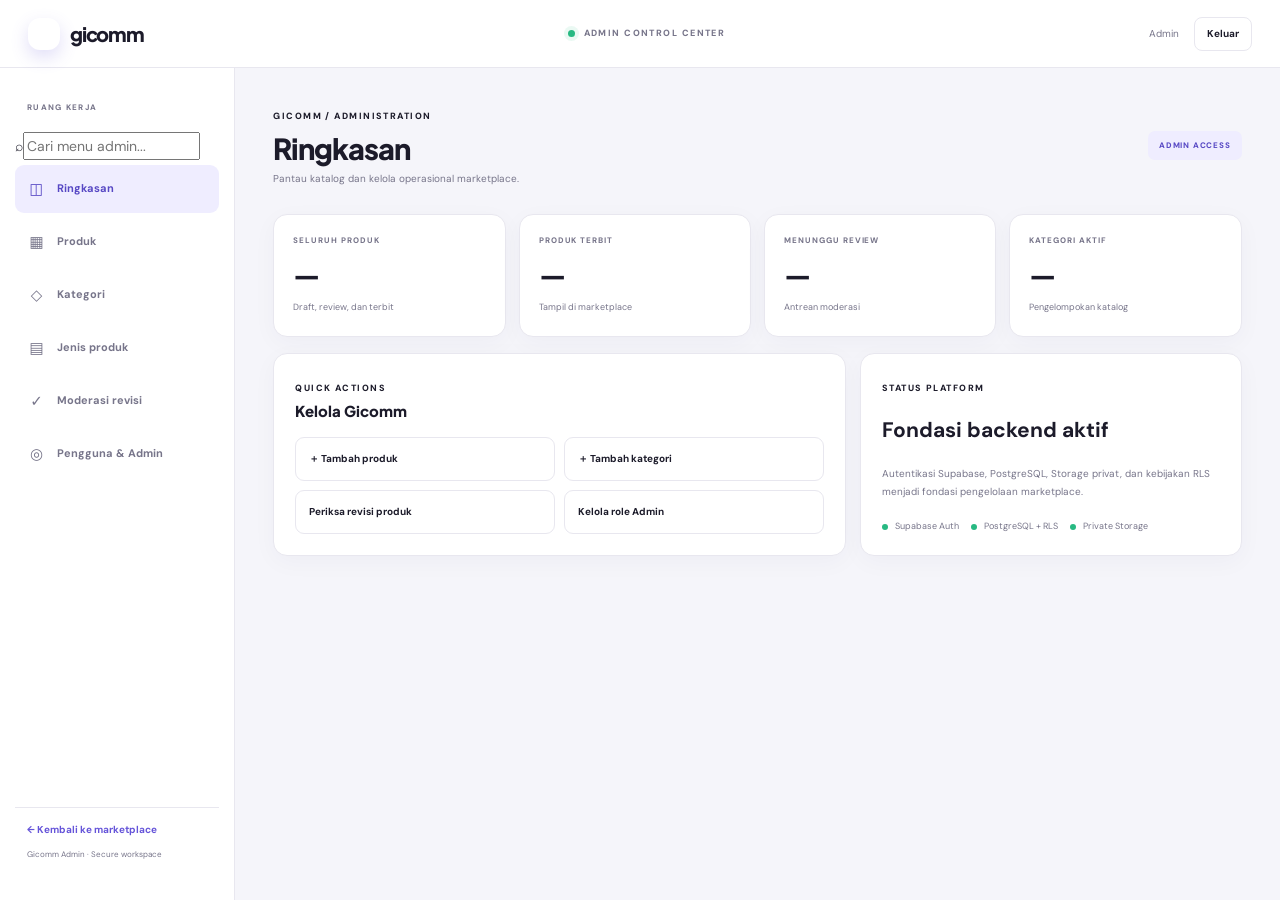
==== commit 5ec3ffdd: "Add search and status filters throughout Admin" ====
--- a/admin.html
+++ b/admin.html
@@ -18,7 +18,9 @@
   </header>
   <div class="admin-layout">
     <aside class="admin-sidebar">
-      <div class="admin-side-label">WORKSPACE</div>
+      <div class="admin-side-label">RUANG KERJA</div>
+      <label class="admin-nav-search" for="adminNavSearch"><span aria-hidden="true">⌕</span><input id="adminNavSearch" type="search" placeholder="Cari menu admin..." autocomplete="off"></label>
+      <p class="admin-nav-empty" id="adminNavEmpty" hidden>Menu tidak ditemukan.</p>
       <button class="admin-nav-item active" data-panel="overview"><span>◫</span> Ringkasan</button>
       <button class="admin-nav-item" data-panel="products"><span>▦</span> Produk</button>
       <button class="admin-nav-item" data-panel="categories"><span>◇</span> Kategori</button>
@@ -63,29 +65,29 @@
           </div>
           <div class="admin-form-actions"><button class="admin-primary" type="submit" id="saveProduct">Simpan produk</button><span id="productFormHint">Produk akan disimpan ke database Gicomm.</span></div>
         </form>
-        <div class="admin-card"><div class="admin-table-heading"><h2>Daftar produk</h2><input id="productFilter" type="search" placeholder="Cari produk..."></div><div class="admin-table-wrap"><table class="admin-table"><thead><tr><th>Produk</th><th>Kategori</th><th>Harga</th><th>Status</th><th>Aksi</th></tr></thead><tbody id="productRows"><tr><td colspan="5">Memuat produk...</td></tr></tbody></table></div></div>
+        <div class="admin-card"><div class="admin-table-heading"><div><h2>Daftar produk</h2><small id="productResultCount" class="admin-filter-caption">Semua status produk</small></div><div class="admin-filter-controls"><input id="productFilter" type="search" placeholder="Cari nama, kreator, kategori..." aria-label="Cari produk"><select id="productStatusFilter" aria-label="Filter status produk"><option value="all">Semua status</option><option value="draft">Draft</option><option value="pending_review">Menunggu review</option><option value="published">Terbit</option><option value="archived">Arsip</option></select></div></div><div class="admin-table-wrap"><table class="admin-table"><thead><tr><th>Produk</th><th>Kategori</th><th>Harga</th><th>Status</th><th>Aksi</th></tr></thead><tbody id="productRows"><tr><td colspan="5">Memuat produk...</td></tr></tbody></table></div></div>
       </section>
 
       <section class="admin-panel" id="panel-categories">
         <div class="admin-section-toolbar"><div><h2>Kategori</h2><p>Atur kategori yang tampil pada marketplace.</p></div></div>
         <form id="categoryForm" class="admin-card admin-inline-form"><label>Nama kategori<input id="categoryName" required minlength="2" maxlength="80" placeholder="Nama kategori"></label><label>Deskripsi<input id="categoryDescription" maxlength="300" placeholder="Deskripsi singkat"></label><button class="admin-primary" type="submit">Tambah kategori</button></form>
-        <div class="admin-card"><div class="admin-table-wrap"><table class="admin-table"><thead><tr><th>Nama</th><th>Slug</th><th>Status</th><th>Aksi</th></tr></thead><tbody id="categoryRows"></tbody></table></div></div>
+        <div class="admin-card"><div class="admin-table-heading"><h2>Daftar kategori</h2><input id="categoryFilter" type="search" placeholder="Cari kategori..." aria-label="Cari kategori"></div><div class="admin-table-wrap"><table class="admin-table"><thead><tr><th>Nama</th><th>Slug</th><th>Status</th><th>Aksi</th></tr></thead><tbody id="categoryRows"></tbody></table></div></div>
       </section>
 
       <section class="admin-panel" id="panel-types">
         <div class="admin-section-toolbar"><div><h2>Jenis produk</h2><p>Kelola format utama produk digital dan hubungannya dengan kategori.</p></div></div>
         <form id="typeForm" class="admin-card admin-inline-form"><label>Nama jenis<input id="typeName" required minlength="2" maxlength="80" placeholder="Contoh: Template"></label><label>Deskripsi<input id="typeDescription" maxlength="300" placeholder="Deskripsi singkat"></label><button class="admin-primary" type="submit">Tambah jenis</button></form>
-        <div class="admin-card"><div class="admin-card-heading"><div><span class="market-kicker">TAXONOMY</span><h2>Pemetaan jenis ↔ kategori</h2></div></div><form id="mappingForm" class="admin-inline-form"><label>Jenis produk<select id="mappingType"></select></label><label>Kategori<select id="mappingCategory"></select></label><button class="admin-primary" type="submit">Hubungkan</button></form><div class="admin-table-wrap"><table class="admin-table"><thead><tr><th>Jenis</th><th>Kategori</th><th>Aksi</th></tr></thead><tbody id="mappingRows"></tbody></table></div></div>
-        <div class="admin-card"><div class="admin-table-wrap"><table class="admin-table"><thead><tr><th>Jenis produk</th><th>Slug</th><th>Status</th><th>Aksi</th></tr></thead><tbody id="typeRows"></tbody></table></div></div>
+        <div class="admin-card"><div class="admin-table-heading"><h2>Pemetaan jenis ↔ kategori</h2><input id="mappingFilter" type="search" placeholder="Cari pemetaan..." aria-label="Cari pemetaan"></div><form id="mappingForm" class="admin-inline-form"><label>Jenis produk<select id="mappingType"></select></label><label>Kategori<select id="mappingCategory"></select></label><button class="admin-primary" type="submit">Hubungkan</button></form><div class="admin-table-wrap"><table class="admin-table"><thead><tr><th>Jenis</th><th>Kategori</th><th>Aksi</th></tr></thead><tbody id="mappingRows"></tbody></table></div></div>
+        <div class="admin-card"><div class="admin-table-heading"><h2>Daftar jenis produk</h2><input id="typeFilter" type="search" placeholder="Cari jenis produk..." aria-label="Cari jenis produk"></div><div class="admin-table-wrap"><table class="admin-table"><thead><tr><th>Jenis produk</th><th>Slug</th><th>Status</th><th>Aksi</th></tr></thead><tbody id="typeRows"></tbody></table></div></div>
       </section>
 
       <section class="admin-panel" id="panel-reviews">
-        <div class="admin-section-toolbar"><div><h2>Moderasi revisi</h2><p>Periksa usulan perubahan produk dari kreator.</p></div><button class="admin-secondary" id="refreshReviews">Muat ulang</button></div>
+        <div class="admin-section-toolbar"><div><h2>Moderasi revisi</h2><p>Periksa usulan perubahan produk dari kreator.</p></div><div class="admin-filter-controls"><input id="reviewFilter" type="search" placeholder="Cari produk atau kreator..." aria-label="Cari antrean moderasi"><button class="admin-secondary" id="refreshReviews">Muat ulang</button></div></div>
         <div class="admin-card"><div class="admin-table-wrap"><table class="admin-table"><thead><tr><th>Produk / Usulan</th><th>Kreator</th><th>Perubahan</th><th>Catatan review</th><th>Keputusan</th></tr></thead><tbody id="reviewRows"></tbody></table></div></div>
       </section>
 
       <section class="admin-panel" id="panel-users">
-        <div class="admin-section-toolbar"><div><h2>Pengguna & Admin</h2><p>Atur akses Admin berdasarkan role tepercaya di Supabase Auth.</p></div><button class="admin-secondary" id="refreshUsers">Muat ulang</button></div>
+        <div class="admin-section-toolbar"><div><h2>Pengguna & Admin</h2><p>Atur akses Admin berdasarkan role tepercaya di Supabase Auth.</p></div><div class="admin-filter-controls"><input id="userFilter" type="search" placeholder="Cari email atau ID pengguna..." aria-label="Cari pengguna"><button class="admin-secondary" id="refreshUsers">Muat ulang</button></div></div>
         <div class="admin-security-note"><strong>Kontrol keamanan:</strong> perubahan role hanya dilakukan melalui Edge Function server-side. Role tidak dapat diubah dari form profil atau user_metadata.</div>
         <div class="admin-card"><div class="admin-table-wrap"><table class="admin-table"><thead><tr><th>Akun</th><th>Terdaftar</th><th>Login terakhir</th><th>Role</th><th>Aksi</th></tr></thead><tbody id="userRows"><tr><td colspan="5">Memuat pengguna...</td></tr></tbody></table></div></div>
       </section>
--- a/css/style.css
+++ b/css/style.css
@@ -1804,3 +1804,173 @@
   transition:opacity .28s ease,transform .28s cubic-bezier(.2,.7,.2,1);
 }
 .motion-ready [data-reveal].is-visible { opacity:1;transform:translate3d(0,0,0); }
+
+
+/* Account dashboard: same component language as storefront and Admin. */
+.account-dashboard {
+  --bg:#f7f7fb;
+  --surface:rgba(255,255,255,.88);
+  --surface-solid:#fff;
+  --band:#efedff;
+  --text:#191827;
+  --muted:#77758a;
+  --line:#e9e8f0;
+  --accent:#6554d9;
+  min-height:100vh;
+  color:var(--text);
+  background:
+    radial-gradient(circle at 92% 3%,rgba(111,94,216,.07),transparent 26%),
+    var(--bg);
+  font-family:"DM Sans",system-ui,sans-serif;
+}
+body.dark.account-dashboard {
+  --bg:#11111a;
+  --surface:rgba(27,27,40,.9);
+  --surface-solid:#1b1b28;
+  --band:#29253e;
+  --text:#f6f4ff;
+  --muted:#aaa7bf;
+  --line:#333244;
+  --accent:#a69aff;
+  color-scheme:dark;
+}
+.account-dashboard .dash-header {
+  width:100%;
+  max-width:none;
+  height:68px;
+  padding:0 max(18px,calc((100vw - 1320px)/2));
+  background:color-mix(in srgb,var(--surface-solid) 91%,transparent);
+  border-bottom:1px solid var(--line);
+  backdrop-filter:blur(12px);
+}
+.account-dashboard .brand {
+  color:var(--text);
+  font:800 20px "Plus Jakarta Sans",sans-serif;
+}
+.account-dashboard .brand-mark {
+  width:36px;height:36px;border:0;border-radius:12px;
+  color:#fff;background:#6554d9;
+}
+.account-dashboard .actions { display:flex;align-items:center;gap:13px; }
+.account-dashboard .actions>a {
+  color:var(--muted);font-size:11px;font-weight:700;
+}
+.account-dashboard .actions>a:hover { color:var(--accent); }
+.account-dashboard .round {
+  width:38px;height:38px;border:1px solid var(--line);
+  border-radius:11px;background:var(--surface-solid);color:var(--text);
+}
+.account-dashboard .avatar {
+  width:36px;height:36px;border-radius:12px;
+  display:grid;place-items:center;background:var(--band);
+  color:var(--accent);font-size:11px;font-weight:800;
+}
+.account-dashboard .dash-page {
+  max-width:1320px;
+  padding:48px 28px 72px;
+}
+.account-dashboard .dash-title { align-items:center;margin-bottom:28px; }
+.account-dashboard .eyebrow {
+  color:var(--accent);font-size:9px;font-weight:800;letter-spacing:.16em;
+}
+.account-dashboard .dash-title h1 {
+  color:var(--text);
+  font:800 clamp(30px,4vw,43px)/1.15 "Plus Jakarta Sans",sans-serif;
+  letter-spacing:-.045em;
+}
+.account-dashboard .dash-title .muted,.account-dashboard .muted {
+  color:var(--muted);font-size:11px;line-height:1.75;
+}
+.account-dashboard .dash-title .primary {
+  display:inline-flex;align-items:center;justify-content:center;
+  padding:12px 17px;border:0;border-radius:10px;
+  background:#6554d9;color:#fff;font-size:10px;font-weight:800;
+  box-shadow:0 8px 18px rgba(101,84,217,.16);
+}
+.account-dashboard .dash-layout { grid-template-columns:225px minmax(0,1fr);gap:18px; }
+.account-dashboard .dash-nav {
+  padding:10px;border:1px solid var(--line);border-radius:16px;
+  background:var(--surface);box-shadow:0 5px 20px rgba(35,29,75,.035);
+}
+.account-dashboard .dash-nav button {
+  min-height:43px;padding:11px 13px;border-radius:10px;
+  color:var(--muted);font-size:10px;font-weight:700;
+}
+.account-dashboard .dash-nav button:hover,
+.account-dashboard .dash-nav .active {
+  color:var(--accent);background:var(--band);
+}
+.account-dashboard .dash-nav button:last-child {
+  margin-top:12px;border-top:1px solid var(--line);border-radius:0 0 9px 9px;
+}
+.account-dashboard .stats { gap:12px;margin-bottom:16px; }
+.account-dashboard .stats>div {
+  min-width:0;padding:17px;border:1px solid var(--line);
+  border-radius:14px;background:var(--surface);
+}
+.account-dashboard .stats small { font-size:9px;font-weight:700;letter-spacing:.04em; }
+.account-dashboard .stats strong {
+  color:var(--text);font:800 26px "Plus Jakarta Sans",sans-serif;
+}
+.account-dashboard .stats span { font-size:9px; }
+.account-dashboard .dash-cols { grid-template-columns:minmax(0,1.65fr) minmax(240px,1fr);gap:14px; }
+.account-dashboard .panel {
+  min-width:0;padding:22px;border:1px solid var(--line);
+  border-radius:16px;background:var(--surface);
+}
+.account-dashboard .panel-head h3 {
+  color:var(--text);font:800 14px "Plus Jakarta Sans",sans-serif;
+}
+.account-dashboard .panel-head button,.account-dashboard .panel>a,
+.account-dashboard .secondary {
+  color:var(--accent);font-size:10px;font-weight:800;
+}
+.account-dashboard .activities b { color:var(--text);font-size:10px; }
+.account-dashboard .activities span { color:var(--muted);font-size:9px; }
+.account-dashboard .activities time { color:var(--muted); }
+.account-dashboard .big-avatar {
+  background:var(--band);color:var(--accent);
+  font:800 12px "Plus Jakarta Sans",sans-serif;
+}
+.account-dashboard .profile b { color:var(--text);font-size:11px; }
+.account-dashboard .profile small { color:var(--muted); }
+.account-dashboard .progress .line i { background:#7564df; }
+.account-dashboard .secondary {
+  border:1px solid var(--line);border-radius:9px;
+  background:var(--surface-solid);padding:10px 13px;
+}
+.account-dashboard .secondary:disabled { opacity:.55; }
+body.dark.account-dashboard .panel,
+body.dark.account-dashboard .stats>div,
+body.dark.account-dashboard .dash-nav { background:var(--surface); }
+@media(max-width:900px) {
+  .account-dashboard .dash-layout { grid-template-columns:1fr; }
+  .account-dashboard .dash-nav {
+    position:sticky;top:68px;z-index:12;
+    flex-direction:row;overflow-x:auto;overflow-y:hidden;
+    max-height:none;display:flex;white-space:nowrap;
+    scrollbar-width:thin;background:var(--surface-solid);
+  }
+  .account-dashboard .dash-nav button { flex:0 0 auto;text-align:center; }
+  .account-dashboard .dash-nav button:last-child { margin:0 0 0 auto;border-top:0; }
+  .account-dashboard .dash-cols { grid-template-columns:1fr; }
+}
+@media(max-width:620px) {
+  .account-dashboard .dash-header { padding-inline:14px; }
+  .account-dashboard .dash-page { padding:30px 14px 46px; }
+  .account-dashboard .dash-title { align-items:flex-start; }
+  .account-dashboard .dash-title h1 { font-size:31px; }
+  .account-dashboard .dash-title .primary { align-self:stretch; }
+  .account-dashboard .stats { grid-template-columns:repeat(2,minmax(0,1fr));gap:8px; }
+  .account-dashboard .stats>div { padding:12px; }
+  .account-dashboard .dash-nav { top:64px;padding:7px; }
+  .account-dashboard .panel { padding:15px; }
+  .account-dashboard .activities>div { grid-template-columns:8px minmax(0,1fr); }
+  .account-dashboard .activities time { grid-column:2; }
+  .account-dashboard .activities span { display:block;margin:3px 0 0; }
+}
+@media(max-width:360px) {
+  .account-dashboard .actions { gap:7px; }
+  .account-dashboard .actions>a { font-size:10px; }
+  .account-dashboard .dash-nav button { padding:9px; }
+}
